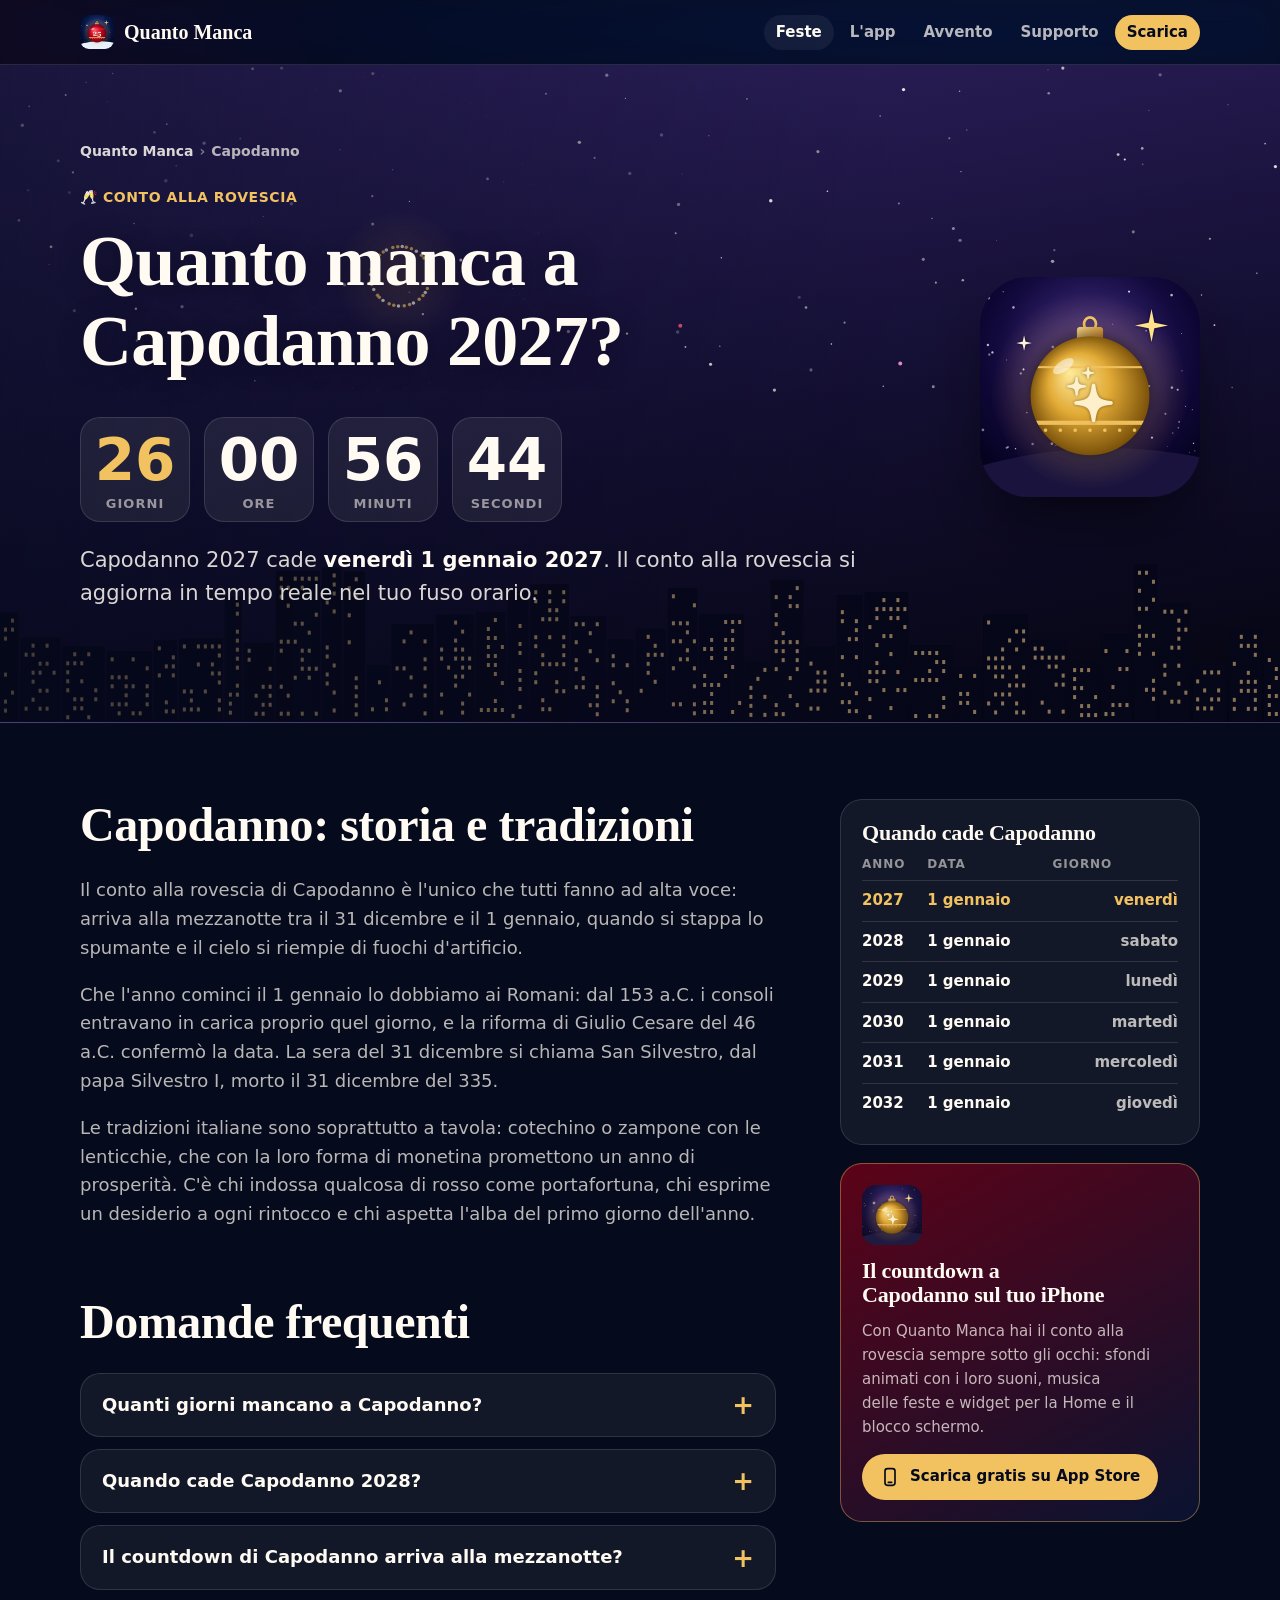
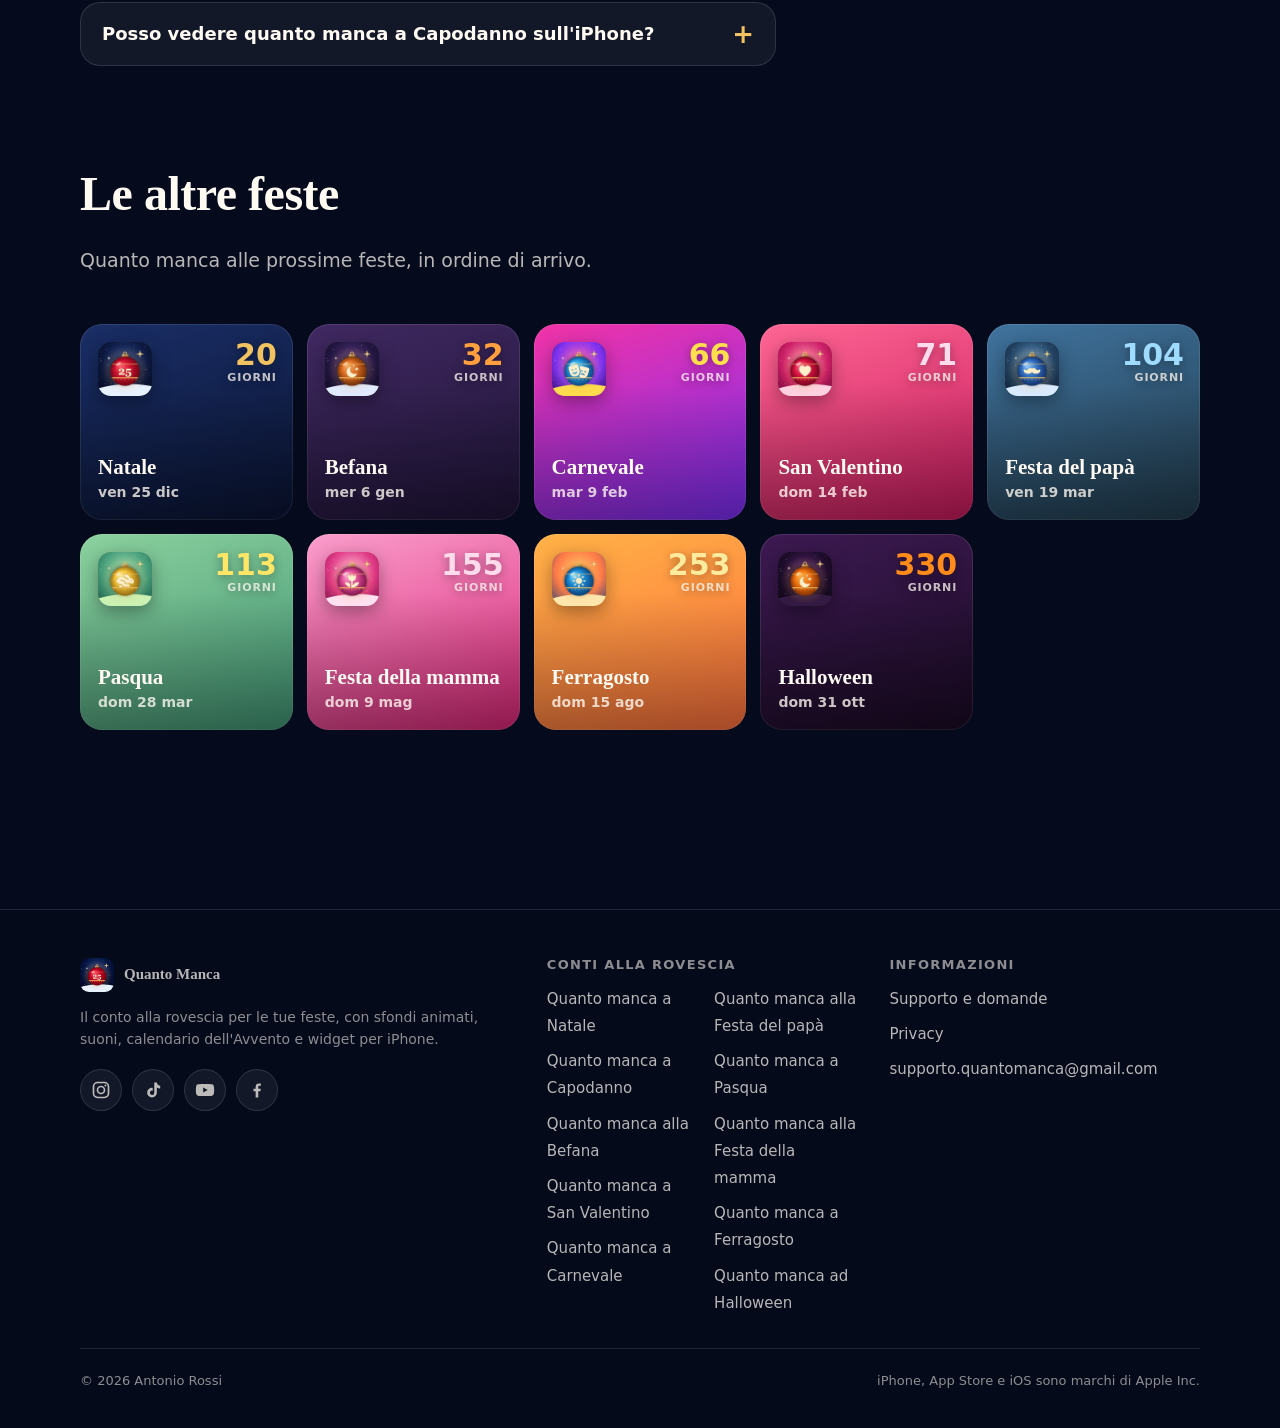
==== quanto-manca-a-capodanno/index.html @ b4b97dbb "Aggiorna le date delle feste" ====
<!doctype html>
<html lang="it" class="no-js">
<head>
<meta charset="utf-8">
<meta name="viewport" content="width=device-width, initial-scale=1, viewport-fit=cover">
<title>Quanto manca a Capodanno 2027? Conto alla rovescia live</title>
<meta name="description" content="Quanti giorni mancano a Capodanno? Capodanno 2027 cade venerdì 1 gennaio: conto alla rovescia live in giorni, ore, minuti e secondi. Storia e tradizioni.">
<link rel="canonical" href="https://quantomanca.github.io/quanto-manca-a-capodanno/">
<meta name="robots" content="index, follow, max-image-preview:large">
<meta name="author" content="Antonio Rossi">
<meta name="theme-color" content="#0A1433">
<meta name="apple-itunes-app" content="app-id=6830202016">
<meta property="og:type" content="website">
<meta property="og:site_name" content="Quanto Manca">
<meta property="og:locale" content="it_IT">
<meta property="og:title" content="Quanto manca a Capodanno 2027? Conto alla rovescia live">
<meta property="og:description" content="Quanti giorni mancano a Capodanno? Capodanno 2027 cade venerdì 1 gennaio: conto alla rovescia live in giorni, ore, minuti e secondi. Storia e tradizioni.">
<meta property="og:url" content="https://quantomanca.github.io/quanto-manca-a-capodanno/">
<meta property="og:image" content="https://quantomanca.github.io/assets/og/capodanno.jpg">
<meta property="og:image:width" content="1200">
<meta property="og:image:height" content="630">
<meta property="og:image:alt" content="Quanto manca a Capodanno?">
<meta name="twitter:card" content="summary_large_image">
<meta name="twitter:title" content="Quanto manca a Capodanno 2027? Conto alla rovescia live">
<meta name="twitter:description" content="Quanti giorni mancano a Capodanno? Capodanno 2027 cade venerdì 1 gennaio: conto alla rovescia live in giorni, ore, minuti e secondi. Storia e tradizioni.">
<meta name="twitter:image" content="https://quantomanca.github.io/assets/og/capodanno.jpg">
<link rel="icon" href="/favicon.ico" sizes="48x48">
<link rel="icon" href="/assets/favicon-32.png" type="image/png" sizes="32x32">
<link rel="apple-touch-icon" href="/apple-touch-icon.png">
<link rel="manifest" href="/site.webmanifest">
<link rel="stylesheet" href="/assets/site.css?v=5">
<script src="/assets/site.js?v=5" defer></script>
<script type="application/ld+json">{"@context": "https://schema.org", "@type": "BreadcrumbList", "itemListElement": [{"@type": "ListItem", "position": 1, "name": "Quanto Manca", "item": "https://quantomanca.github.io/"}, {"@type": "ListItem", "position": 2, "name": "Quanto manca a Capodanno", "item": "https://quantomanca.github.io/quanto-manca-a-capodanno/"}]}</script>
<script type="application/ld+json">{"@context": "https://schema.org", "@type": "WebPage", "name": "Quanto manca a Capodanno 2027? Conto alla rovescia live", "description": "Quanti giorni mancano a Capodanno? Capodanno 2027 cade venerdì 1 gennaio: conto alla rovescia live in giorni, ore, minuti e secondi. Storia e tradizioni.", "url": "https://quantomanca.github.io/quanto-manca-a-capodanno/", "inLanguage": "it-IT", "isPartOf": {"@type": "WebSite", "name": "Quanto Manca", "url": "https://quantomanca.github.io/"}}</script>
<script type="application/ld+json">{"@context": "https://schema.org", "@type": "FAQPage", "mainEntity": [{"@type": "Question", "name": "Quanti giorni mancano a Capodanno?", "acceptedAnswer": {"@type": "Answer", "text": "Capodanno 2027 cade venerdì 1 gennaio. Il conto alla rovescia in cima alla pagina mostra in tempo reale i giorni, le ore, i minuti e i secondi che mancano, calcolati nel tuo fuso orario."}}, {"@type": "Question", "name": "Quando cade Capodanno 2028?", "acceptedAnswer": {"@type": "Answer", "text": "Capodanno 2028 cade sabato 1 gennaio 2028."}}, {"@type": "Question", "name": "Il countdown di Capodanno arriva alla mezzanotte?", "acceptedAnswer": {"@type": "Answer", "text": "Sì: il conto alla rovescia arriva alla mezzanotte del 1 gennaio nel tuo fuso orario, così puoi seguirlo fino all'ultimo secondo, ovunque ti trovi."}}, {"@type": "Question", "name": "Posso vedere quanto manca a Capodanno sull'iPhone?", "acceptedAnswer": {"@type": "Answer", "text": "Sì, con l'app gratuita Quanto Manca: aggiungi il widget alla schermata Home o al blocco schermo e vedi i giorni che mancano a Capodanno senza aprire l'app."}}]}</script>
</head>
<body>
<a class="skip" href="#contenuto">Vai al contenuto</a>
<header class="site-header">
<div class="wrap">
<a class="logo" href="/" aria-label="Quanto Manca, pagina iniziale"><img src="/assets/icons/app-64.png" alt="" width="34" height="34">Quanto Manca</a>
<nav class="site-nav" aria-label="Principale">
<a href="/#feste" aria-current="page">Feste</a>
<a href="/#app">L'app</a>
<a href="/#avvento">Avvento</a>
<a href="/supporto.html">Supporto</a>
<a class="nav-cta" href="/#scarica">Scarica</a>
</nav>
</div>
</header>
<main id="contenuto">
<section class="h-hero" style="--c1:#332466;--c2:#140F33;--c3:#05050F;--accent:#F2C261" data-countdown="fixed:1:1">
<canvas class="scene-bg" data-scene="fireworks" data-accent="#F2C261" aria-hidden="true"></canvas>
<div class="wrap h-hero-grid">
<div>
<nav class="breadcrumb" aria-label="Percorso"><a href="/">Quanto Manca</a><span aria-hidden="true">›</span><span>Capodanno</span></nav>
<p class="eyebrow">🥂 Conto alla rovescia</p>
<h1>Quanto manca a Capodanno <span data-next-year>2027</span>?</h1>
<div class="countdown" role="timer" aria-live="off">
<div class="unit"><span class="num" data-u="d">–</span><span class="lbl">giorni</span></div>
<div class="unit"><span class="num" data-u="h">–</span><span class="lbl">ore</span></div>
<div class="unit"><span class="num" data-u="m">–</span><span class="lbl">minuti</span></div>
<div class="unit"><span class="num" data-u="s">–</span><span class="lbl">secondi</span></div>
</div>
<p class="countdown-today">Buon anno! 🥂</p>
<p class="lead">Capodanno <span data-next-year>2027</span> cade <strong data-next-long>venerdì 1 gennaio 2027</strong>. Il conto alla rovescia si aggiorna in tempo reale nel tuo fuso orario.</p>
</div>
<img class="h-hero-icon" src="/assets/icons/capodanno-lg.png" alt="Icona Capodanno di Quanto Manca" width="200" height="200">
</div>
</section>
<div class="wrap h-body">
<article class="prose">
<h2>Capodanno: storia e tradizioni</h2>
<p>Il conto alla rovescia di Capodanno è l&#x27;unico che tutti fanno ad alta voce: arriva alla mezzanotte tra il 31 dicembre e il 1 gennaio, quando si stappa lo spumante e il cielo si riempie di fuochi d&#x27;artificio.</p>
<p>Che l&#x27;anno cominci il 1 gennaio lo dobbiamo ai Romani: dal 153 a.C. i consoli entravano in carica proprio quel giorno, e la riforma di Giulio Cesare del 46 a.C. confermò la data. La sera del 31 dicembre si chiama San Silvestro, dal papa Silvestro I, morto il 31 dicembre del 335.</p>
<p>Le tradizioni italiane sono soprattutto a tavola: cotechino o zampone con le lenticchie, che con la loro forma di monetina promettono un anno di prosperità. C&#x27;è chi indossa qualcosa di rosso come portafortuna, chi esprime un desiderio a ogni rintocco e chi aspetta l&#x27;alba del primo giorno dell&#x27;anno.</p>
<h2 style="margin-top:1.4em">Domande frequenti</h2>
<div class="faq">
<details><summary>Quanti giorni mancano a Capodanno?</summary><div><p>Capodanno 2027 cade venerdì 1 gennaio. Il conto alla rovescia in cima alla pagina mostra in tempo reale i giorni, le ore, i minuti e i secondi che mancano, calcolati nel tuo fuso orario.</p></div></details>
<details><summary>Quando cade Capodanno 2028?</summary><div><p>Capodanno 2028 cade sabato 1 gennaio 2028.</p></div></details>
<details><summary>Il countdown di Capodanno arriva alla mezzanotte?</summary><div><p>Sì: il conto alla rovescia arriva alla mezzanotte del 1 gennaio nel tuo fuso orario, così puoi seguirlo fino all'ultimo secondo, ovunque ti trovi.</p></div></details>
<details><summary>Posso vedere quanto manca a Capodanno sull&#x27;iPhone?</summary><div><p>Sì, con l'app gratuita Quanto Manca: aggiungi il widget alla schermata Home o al blocco schermo e vedi i giorni che mancano a Capodanno senza aprire l'app.</p></div></details>
</div>
</article>
<aside class="side">
<div class="side-card">
<h2>Quando cade Capodanno</h2>
<table class="dates">
<thead><tr><th>Anno</th><th>Data</th><th>Giorno</th></tr></thead>
<tbody>
<tr><td>2027</td><td>1 gennaio</td><td>venerdì</td></tr>
<tr><td>2028</td><td>1 gennaio</td><td>sabato</td></tr>
<tr><td>2029</td><td>1 gennaio</td><td>lunedì</td></tr>
<tr><td>2030</td><td>1 gennaio</td><td>martedì</td></tr>
<tr><td>2031</td><td>1 gennaio</td><td>mercoledì</td></tr>
<tr><td>2032</td><td>1 gennaio</td><td>giovedì</td></tr>
</tbody>
</table>
</div>
<div class="app-card">
<img src="/assets/icons/capodanno.png" alt="" width="60" height="60" loading="lazy">
<h2>Il countdown a Capodanno sul tuo iPhone</h2>
<p>Con Quanto Manca hai il conto alla rovescia sempre sotto gli occhi: sfondi animati con i loro suoni, musica delle feste e widget per la Home e il blocco schermo.</p>
<div class="btn-row"><a class="btn btn-primary " href="https://apps.apple.com/app/apple-store/id6830202016?pt=128950161&amp;ct=sito&amp;mt=8"><svg viewBox="0 0 24 24" aria-hidden="true"><rect x="6" y="2" width="12" height="20" rx="3" fill="none" stroke="currentColor" stroke-width="2"/><path d="M10 18.5h4" stroke="currentColor" stroke-width="2" stroke-linecap="round"/></svg>Scarica gratis su App Store</a></div>
</div>
</aside>
</div>
<section class="section">
<div class="wrap">
<div class="section-head"><h2>Le altre feste</h2><p>Quanto manca alle prossime feste, in ordine di arrivo.</p></div>
<div class="holiday-grid">
<a class="holiday-card" href="/quanto-manca-a-natale/" style="--c1:#1A2E66;--c2:#0A1433;--c3:#050A1C;--accent:#F2C261" data-rule="fixed:12:25">
<img src="/assets/icons/natale.png" alt="" width="54" height="54" loading="lazy">
<span class="hc-days" data-days-to="fixed:12:25"><span data-n>34</span><small data-l>giorni</small></span>
<span class="hc-name">Natale</span>
<span class="hc-date" data-date-of="fixed:12:25">ven 25 dic</span>
<span class="hc-badge" hidden>La prossima</span>
</a>
<a class="holiday-card" href="/quanto-manca-alla-befana/" style="--c1:#402961;--c2:#1F1438;--c3:#0A0814;--accent:#FF9E3D" data-rule="fixed:1:6">
<img src="/assets/icons/befana.png" alt="" width="54" height="54" loading="lazy">
<span class="hc-days" data-days-to="fixed:1:6"><span data-n>46</span><small data-l>giorni</small></span>
<span class="hc-name">Befana</span>
<span class="hc-date" data-date-of="fixed:1:6">mer 6 gen</span>
<span class="hc-badge" hidden>La prossima</span>
</a>
<a class="holiday-card" href="/quanto-manca-a-carnevale/" style="--c1:#F233A6;--c2:#7A2EF7;--c3:#290A4C;--accent:#FFE04C" data-rule="easter:-47">
<img src="/assets/icons/carnevale.png" alt="" width="54" height="54" loading="lazy">
<span class="hc-days" data-days-to="easter:-47"><span data-n>80</span><small data-l>giorni</small></span>
<span class="hc-name">Carnevale</span>
<span class="hc-date" data-date-of="easter:-47">mar 9 feb</span>
<span class="hc-badge" hidden>La prossima</span>
</a>
<a class="holiday-card" href="/quanto-manca-a-san-valentino/" style="--c1:#FF6694;--c2:#C71A5C;--c3:#5C082E;--accent:#FFDBEB" data-rule="fixed:2:14">
<img src="/assets/icons/san-valentino.png" alt="" width="54" height="54" loading="lazy">
<span class="hc-days" data-days-to="fixed:2:14"><span data-n>85</span><small data-l>giorni</small></span>
<span class="hc-name">San Valentino</span>
<span class="hc-date" data-date-of="fixed:2:14">dom 14 feb</span>
<span class="hc-badge" hidden>La prossima</span>
</a>
<a class="holiday-card" href="/quanto-manca-alla-festa-del-papa/" style="--c1:#40739E;--c2:#213B4C;--c3:#0F1F29;--accent:#9EDBFF" data-rule="fixed:3:19">
<img src="/assets/icons/festa-del-papa.png" alt="" width="54" height="54" loading="lazy">
<span class="hc-days" data-days-to="fixed:3:19"><span data-n>118</span><small data-l>giorni</small></span>
<span class="hc-name">Festa del papà</span>
<span class="hc-date" data-date-of="fixed:3:19">ven 19 mar</span>
<span class="hc-badge" hidden>La prossima</span>
</a>
<a class="holiday-card" href="/quanto-manca-a-pasqua/" style="--c1:#8CD19E;--c2:#409473;--c3:#144C3D;--accent:#FFE666" data-rule="easter:0">
<img src="/assets/icons/pasqua.png" alt="" width="54" height="54" loading="lazy">
<span class="hc-days" data-days-to="easter:0"><span data-n>127</span><small data-l>giorni</small></span>
<span class="hc-name">Pasqua</span>
<span class="hc-date" data-date-of="easter:0">dom 28 mar</span>
<span class="hc-badge" hidden>La prossima</span>
</a>
<a class="holiday-card" href="/quanto-manca-alla-festa-della-mamma/" style="--c1:#FA9ECC;--c2:#DB2678;--c3:#6B0F3B;--accent:#FFDBEB" data-rule="nth:5:6:2">
<img src="/assets/icons/festa-della-mamma.png" alt="" width="54" height="54" loading="lazy">
<span class="hc-days" data-days-to="nth:5:6:2"><span data-n>169</span><small data-l>giorni</small></span>
<span class="hc-name">Festa della mamma</span>
<span class="hc-date" data-date-of="nth:5:6:2">dom 9 mag</span>
<span class="hc-badge" hidden>La prossima</span>
</a>
<a class="holiday-card" href="/quanto-manca-a-ferragosto/" style="--c1:#FFB247;--c2:#FF703D;--c3:#1F3D73;--accent:#FFEB9E" data-rule="fixed:8:15">
<img src="/assets/icons/ferragosto.png" alt="" width="54" height="54" loading="lazy">
<span class="hc-days" data-days-to="fixed:8:15"><span data-n>267</span><small data-l>giorni</small></span>
<span class="hc-name">Ferragosto</span>
<span class="hc-date" data-date-of="fixed:8:15">dom 15 ago</span>
<span class="hc-badge" hidden>La prossima</span>
</a>
<a class="holiday-card" href="/quanto-manca-ad-halloween/" style="--c1:#3D1A52;--c2:#1A0A24;--c3:#0A050F;--accent:#FF8C1A" data-rule="fixed:10:31">
<img src="/assets/icons/halloween.png" alt="" width="54" height="54" loading="lazy">
<span class="hc-days" data-days-to="fixed:10:31"><span data-n>344</span><small data-l>giorni</small></span>
<span class="hc-name">Halloween</span>
<span class="hc-date" data-date-of="fixed:10:31">dom 31 ott</span>
<span class="hc-badge" hidden>La prossima</span>
</a>
</div>
</div>
</section>
</main>
<footer class="site-footer">
<div class="wrap">
<div class="footer-grid">
<div>
<a class="logo" href="/"><img src="/assets/icons/app-64.png" alt="" width="34" height="34" loading="lazy">Quanto Manca</a>
<p style="margin-top:14px">Il conto alla rovescia per le tue feste, con sfondi animati, suoni, calendario dell'Avvento e widget per iPhone.</p>
<ul class="social" aria-label="Quanto Manca sui social">
<li><a href="https://www.instagram.com/quantomanca.app/" rel="me noopener" aria-label="Quanto Manca su Instagram"><svg viewBox="0 0 24 24" aria-hidden="true"><rect x="3" y="3" width="18" height="18" rx="5" fill="none" stroke="currentColor" stroke-width="2"/><circle cx="12" cy="12" r="4.2" fill="none" stroke="currentColor" stroke-width="2"/><circle cx="17.3" cy="6.7" r="1.2" fill="currentColor"/></svg></a></li>
<li><a href="https://www.tiktok.com/@quantomanca.app" rel="me noopener" aria-label="Quanto Manca su TikTok"><svg viewBox="0 0 24 24" aria-hidden="true"><path fill="currentColor" d="M16.6 3c.3 2.2 1.8 3.8 4 4v3.2c-1.5 0-2.9-.5-4-1.2v6.2a5.8 5.8 0 1 1-5.8-5.8c.3 0 .6 0 .9.1v3.3a2.6 2.6 0 1 0 1.8 2.4V3h3.1z"/></svg></a></li>
<li><a href="https://www.youtube.com/@quantomanca_app" rel="me noopener" aria-label="Quanto Manca su YouTube"><svg viewBox="0 0 24 24" aria-hidden="true"><path fill="currentColor" fill-rule="evenodd" d="M22.5 7.2a2.8 2.8 0 0 0-2-2C18.8 4.7 12 4.7 12 4.7s-6.8 0-8.5.5a2.8 2.8 0 0 0-2 2A29 29 0 0 0 1 12a29 29 0 0 0 .5 4.8 2.8 2.8 0 0 0 2 2c1.7.5 8.5.5 8.5.5s6.8 0 8.5-.5a2.8 2.8 0 0 0 2-2A29 29 0 0 0 23 12a29 29 0 0 0-.5-4.8zM9.8 15.1V8.9l5.4 3.1-5.4 3.1z"/></svg></a></li>
<li><a href="https://www.facebook.com/profile.php?id=61596268028960" rel="me noopener" aria-label="Quanto Manca su Facebook"><svg viewBox="0 0 24 24" aria-hidden="true"><path fill="currentColor" d="M13.5 21v-7.6h2.6l.4-3h-3V8.5c0-.9.3-1.5 1.5-1.5h1.6V4.3c-.3 0-1.2-.1-2.3-.1-2.3 0-3.9 1.4-3.9 4v2.2H7.8v3h2.6V21h3.1z"/></svg></a></li>
</ul>
</div>
<div>
<h2>Conti alla rovescia</h2>
<ul class="footer-cols">
<li><a href="/quanto-manca-a-natale/">Quanto manca a Natale</a></li>
<li><a href="/quanto-manca-a-capodanno/">Quanto manca a Capodanno</a></li>
<li><a href="/quanto-manca-alla-befana/">Quanto manca alla Befana</a></li>
<li><a href="/quanto-manca-a-san-valentino/">Quanto manca a San Valentino</a></li>
<li><a href="/quanto-manca-a-carnevale/">Quanto manca a Carnevale</a></li>
<li><a href="/quanto-manca-alla-festa-del-papa/">Quanto manca alla Festa del papà</a></li>
<li><a href="/quanto-manca-a-pasqua/">Quanto manca a Pasqua</a></li>
<li><a href="/quanto-manca-alla-festa-della-mamma/">Quanto manca alla Festa della mamma</a></li>
<li><a href="/quanto-manca-a-ferragosto/">Quanto manca a Ferragosto</a></li>
<li><a href="/quanto-manca-ad-halloween/">Quanto manca ad Halloween</a></li>
</ul>
</div>
<div>
<h2>Informazioni</h2>
<ul>
<li><a href="/supporto.html">Supporto e domande</a></li>
<li><a href="/privacy.html">Privacy</a></li>
<li><a href="mailto:supporto.quantomanca@gmail.com">supporto.quantomanca@gmail.com</a></li>
</ul>
</div>
</div>
<div class="copy"><span>© 2026 Antonio Rossi</span><span>iPhone, App Store e iOS sono marchi di Apple Inc.</span></div>
</div>
</footer>
</body>
</html>
---- assets/site.css ----
/* Quanto Manca — sito. Palette e tipografia come in Shared/Brand.swift. */
:root {
  --night: #0A1433;
  --midnight: #050A1C;
  --deep: #0E1A40;
  --card: rgba(255, 250, 242, 0.06);
  --card-strong: rgba(255, 250, 242, 0.10);
  --line: rgba(255, 250, 242, 0.12);
  --red: #C70F2E;
  --deep-red: #730217;
  --pine: #0F5C38;
  --gold: #F2C261;
  --warm-gold: #FF9E3D;
  --snow: #FFFAF2;
  --ice: #BFE0FF;
  --muted: rgba(255, 250, 242, 0.72);
  --soft: rgba(255, 250, 242, 0.55);
  --serif: "New York", ui-serif, "Iowan Old Style", "Palatino Linotype", Georgia, serif;
  --rounded: ui-rounded, "SF Pro Rounded", -apple-system, BlinkMacSystemFont, "Segoe UI", system-ui, sans-serif;
  --text: -apple-system, BlinkMacSystemFont, "Segoe UI", system-ui, Roboto, "Helvetica Neue", sans-serif;
  --radius: 22px;
  --wrap: 1160px;
  --gutter: 20px;
  color-scheme: dark;
}

* { box-sizing: border-box; }
html { -webkit-text-size-adjust: 100%; scroll-behavior: smooth; scroll-padding-top: 84px; }
@media (prefers-reduced-motion: reduce) { html { scroll-behavior: auto; } }
body {
  margin: 0;
  background: var(--midnight);
  color: var(--snow);
  font: 17px/1.6 var(--text);
  -webkit-font-smoothing: antialiased;
  overflow-x: hidden;
}
body::before {
  content: "";
  position: fixed; inset: 0; z-index: -1; pointer-events: none;
  background:
    radial-gradient(1200px 700px at 80% -10%, rgba(26, 46, 102, 0.9), transparent 60%),
    radial-gradient(900px 600px at -10% 10%, rgba(115, 2, 23, 0.35), transparent 60%),
    linear-gradient(180deg, var(--night), var(--midnight) 70%);
}
img { max-width: 100%; height: auto; display: block; }
a { color: var(--gold); text-decoration-thickness: 1px; text-underline-offset: 3px; }
a:hover { color: var(--snow); }
:focus-visible { outline: 2px solid var(--gold); outline-offset: 3px; border-radius: 6px; }
h1, h2, h3 { font-family: var(--serif); line-height: 1.1; margin: 0 0 0.5em; letter-spacing: -0.01em; text-wrap: balance; }
h1 { font-size: clamp(38px, 6.2vw, 72px); font-weight: 800; }
h2 { font-size: clamp(30px, 4.2vw, 48px); font-weight: 800; }
h3 { font-size: 22px; font-weight: 700; }
p { margin: 0 0 1em; text-wrap: pretty; }
.wrap { max-width: var(--wrap); margin: 0 auto; padding: 0 var(--gutter); }
.skip { position: absolute; left: -999px; top: 8px; background: var(--gold); color: var(--midnight); padding: 8px 14px; border-radius: 10px; z-index: 100; }
.skip:focus { left: 8px; }
.sr { position: absolute; width: 1px; height: 1px; overflow: hidden; clip: rect(0 0 0 0); white-space: nowrap; }

/* Intestazione */
.site-header {
  position: sticky; top: 0; z-index: 50;
  background: rgba(5, 10, 28, 0.72);
  backdrop-filter: saturate(160%) blur(16px);
  -webkit-backdrop-filter: saturate(160%) blur(16px);
  border-bottom: 1px solid var(--line);
}
.site-header .wrap { display: flex; align-items: center; gap: 16px; height: 64px; }
.logo { display: flex; align-items: center; gap: 10px; color: var(--snow); text-decoration: none; font: 800 20px/1 var(--serif); white-space: nowrap; }
.logo img { width: 34px; height: 34px; border-radius: 9px; }
.site-nav { margin-left: auto; display: flex; gap: 4px; align-items: center; }
.site-nav a { color: var(--muted); text-decoration: none; font: 600 15px/1 var(--rounded); padding: 10px 12px; border-radius: 999px; }
.site-nav a:hover, .site-nav a[aria-current="page"] { color: var(--snow); background: var(--card); }
.site-nav .nav-cta { background: var(--gold); color: var(--midnight); }
.site-nav .nav-cta:hover { background: var(--snow); color: var(--midnight); }
@media (max-width: 760px) {
  .site-nav a:not(.nav-cta) { display: none; }
}

/* Pulsanti */
.btn {
  display: inline-flex; align-items: center; gap: 10px;
  font: 700 17px/1 var(--rounded); text-decoration: none;
  padding: 16px 24px; border-radius: 999px; border: 0; cursor: pointer;
  transition: transform .15s ease, background .15s ease;
}
.btn:hover { transform: translateY(-1px); }
.btn svg { width: 20px; height: 20px; flex: none; }
.btn-primary { background: var(--gold); color: var(--midnight); }
.btn-primary:hover { background: var(--snow); color: var(--midnight); }
.btn-ghost { background: var(--card); color: var(--snow); box-shadow: inset 0 0 0 1px var(--line); }
.btn-ghost:hover { background: var(--card-strong); color: var(--snow); }
.btn-soon { background: var(--snow); color: var(--midnight); cursor: default; }
.btn-soon:hover { transform: none; color: var(--midnight); }
.btn-soon small { display: block; font: 600 12px/1 var(--rounded); opacity: .65; margin-bottom: 4px; }
.btn-row { display: flex; flex-wrap: wrap; gap: 12px; align-items: center; }
.eyebrow { display: inline-flex; align-items: center; gap: 8px; font: 700 14px/1 var(--rounded); letter-spacing: .04em; text-transform: uppercase; color: var(--gold); margin: 0 0 18px; }
.eyebrow .dot { width: 6px; height: 6px; border-radius: 50%; background: currentColor; }
.lead { font-size: clamp(18px, 2vw, 21px); color: var(--muted); max-width: 40em; }

/* Conto alla rovescia */
.countdown { display: flex; gap: clamp(8px, 1.6vw, 14px); flex-wrap: wrap; margin: 26px 0 22px; }
.countdown .unit {
  min-width: clamp(70px, 11vw, 110px); padding: 14px 10px 12px; text-align: center;
  background: rgba(255, 250, 242, 0.07); border-radius: 20px; box-shadow: inset 0 0 0 1px var(--line);
}
.countdown .num { display: block; font: 800 clamp(34px, 5.4vw, 58px)/1 var(--rounded); font-variant-numeric: tabular-nums; color: var(--snow); }
.countdown .lbl { display: block; margin-top: 8px; font: 600 13px/1 var(--rounded); color: var(--soft); text-transform: uppercase; letter-spacing: .08em; }
.countdown .unit:first-child .num { color: var(--accent, var(--gold)); }
.countdown-today { display: none; font: 800 clamp(30px, 5vw, 52px)/1.1 var(--serif); color: var(--accent, var(--gold)); margin: 26px 0 22px; }
.is-today .countdown { display: none; }
.is-today .countdown-today { display: block; }
.countdown-caption { font: 600 15px/1.4 var(--rounded); color: var(--soft); margin: -8px 0 26px; }

/* Hero della home */
.hero { position: relative; padding: clamp(40px, 7vw, 96px) 0 clamp(48px, 7vw, 90px); }
.hero .wrap { display: grid; grid-template-columns: 1.15fr 0.85fr; gap: clamp(28px, 5vw, 64px); align-items: center; }
.hero h1 .hl { color: var(--gold); display: block; }
.hero-card {
  margin-top: 30px; padding: 20px 22px 4px; border-radius: var(--radius);
  background: linear-gradient(135deg, rgba(199, 15, 46, 0.18), rgba(255, 250, 242, 0.04));
  box-shadow: inset 0 0 0 1px var(--line); max-width: 560px;
}
.hero-card .countdown { margin: 14px 0 18px; }
.hero-card .countdown .unit { min-width: 0; flex: 1; }
.hero-card .countdown .num { font-size: clamp(30px, 4vw, 44px); }
.hero-card-title { display: flex; justify-content: space-between; align-items: baseline; gap: 12px; flex-wrap: wrap; font: 700 15px/1.3 var(--rounded); color: var(--muted); }
.hero-card-title a { font-weight: 700; text-decoration: none; }
.hero-card .countdown-today { font-size: 34px; margin: 14px 0 18px; }
@media (max-width: 900px) {
  .hero .wrap { grid-template-columns: 1fr; }
  .hero-visual { order: 2; }
}

/* iPhone di esempio */
.hero-visual { display: flex; flex-direction: column; align-items: center; gap: 18px; }
.phone {
  --c1: #1A2E66; --c2: #0A1433; --c3: #050A1C; --accent: #F2C261;
  position: relative; width: min(330px, 82vw); aspect-ratio: 9 / 19.5;
  border-radius: 54px; padding: 12px;
  background: linear-gradient(145deg, #3a3f4c, #15171d 40%, #2a2e37);
  box-shadow: 0 40px 90px -20px rgba(0, 0, 0, .7), 0 0 0 1px rgba(255, 255, 255, .08), inset 0 0 0 2px rgba(255, 255, 255, .06);
}
.phone-screen {
  position: relative; height: 100%; border-radius: 43px; overflow: hidden;
  background: linear-gradient(180deg, var(--c1), var(--c2) 55%, var(--c3));
  transition: background .6s ease;
  isolation: isolate;
}
.phone canvas, .scene-bg, .scene-tile canvas { position: absolute; inset: 0; width: 100%; height: 100%; display: block; }
.phone-ui { position: relative; z-index: 2; height: 100%; display: flex; flex-direction: column; align-items: center; padding: 14px 18px 22px; text-align: center; }
.phone-status { width: 100%; display: flex; justify-content: space-between; align-items: center; font: 700 13px/1 var(--rounded); padding: 4px 10px 0; }
.island { width: 92px; height: 26px; border-radius: 20px; background: #000; }
.phone-status .bars { display: flex; gap: 3px; align-items: flex-end; }
.phone-status .bars i { width: 3px; background: var(--snow); border-radius: 1px; }
.phone-brand { margin-top: 20px; display: flex; align-items: center; gap: 7px; font: 800 14px/1 var(--serif); color: rgba(255, 250, 242, .9); }
.phone-brand img { width: 20px; height: 20px; border-radius: 5px; }
.phone-holiday { margin-top: auto; font: 800 26px/1.1 var(--serif); text-shadow: 0 2px 14px rgba(0, 0, 0, .45); }
.phone-holiday .em { display: block; font-size: 34px; margin-bottom: 6px; }
.phone-days { font: 800 92px/0.95 var(--rounded); font-variant-numeric: tabular-nums; color: var(--accent); text-shadow: 0 4px 30px rgba(0, 0, 0, .45); margin-top: 8px; }
.phone-days-lbl { font: 700 15px/1 var(--rounded); letter-spacing: .14em; text-transform: uppercase; color: rgba(255, 250, 242, .85); }
.phone-hms { margin-top: 14px; font: 700 22px/1 var(--rounded); font-variant-numeric: tabular-nums; letter-spacing: .04em; color: rgba(255, 250, 242, .95); }
.phone-bar { margin-top: 16px; width: 78%; height: 8px; border-radius: 99px; background: rgba(255, 250, 242, .18); overflow: hidden; }
.phone-bar i { display: block; height: 100%; width: 40%; border-radius: 99px; background: linear-gradient(90deg, var(--accent), var(--snow)); }
.phone-quote { margin-top: auto; width: 100%; padding: 12px 14px; border-radius: 18px; background: rgba(5, 10, 28, .45); backdrop-filter: blur(10px); -webkit-backdrop-filter: blur(10px); font: 600 12.5px/1.35 var(--rounded); color: rgba(255, 250, 242, .9); box-shadow: inset 0 0 0 1px rgba(255, 255, 255, .1); }
.phone-quote b { display: block; color: var(--accent); font-size: 11px; letter-spacing: .08em; text-transform: uppercase; margin-bottom: 4px; }
.demo-chips { display: flex; flex-wrap: wrap; justify-content: center; gap: 8px; max-width: 360px; }
.demo-chips button {
  width: 42px; height: 42px; border-radius: 50%; border: 0; cursor: pointer; font-size: 20px;
  background: var(--card); box-shadow: inset 0 0 0 1px var(--line); transition: transform .15s ease, background .15s ease;
}
.demo-chips button:hover { transform: scale(1.08); }
.demo-chips button[aria-pressed="true"] { background: var(--card-strong); box-shadow: inset 0 0 0 2px var(--gold); }
.demo-caption { font: 600 13px/1.3 var(--rounded); color: var(--soft); margin: 0; text-align: center; }

/* Sezioni */
.section { padding: clamp(56px, 8vw, 110px) 0; }
.section-head { max-width: 720px; margin-bottom: clamp(28px, 4vw, 48px); }
.section-head p { color: var(--muted); font-size: 19px; }
.split { display: grid; grid-template-columns: 1fr 1fr; gap: clamp(28px, 5vw, 72px); align-items: center; }
.split.reverse > :first-child { order: 2; }
@media (max-width: 900px) { .split { grid-template-columns: 1fr; } .split.reverse > :first-child { order: 0; } }
.checks { list-style: none; padding: 0; margin: 0 0 24px; display: grid; gap: 12px; }
.checks li { position: relative; padding-left: 34px; color: var(--muted); }
.checks li::before { content: ""; position: absolute; left: 0; top: 3px; width: 22px; height: 22px; border-radius: 50%; background: rgba(242, 194, 97, .16) url("data:image/svg+xml,%3Csvg xmlns='http://www.w3.org/2000/svg' viewBox='0 0 24 24'%3E%3Cpath d='M6 12.5l4 4 8-9' fill='none' stroke='%23F2C261' stroke-width='2.6' stroke-linecap='round' stroke-linejoin='round'/%3E%3C/svg%3E") center / 14px no-repeat; }
.checks li strong { color: var(--snow); }

/* Feste */
.holiday-grid { display: grid; grid-template-columns: repeat(auto-fill, minmax(210px, 1fr)); gap: 14px; }
.holiday-card {
  --c1: #1A2E66; --c2: #0A1433; --accent: #F2C261;
  position: relative; display: flex; flex-direction: column; gap: 4px; padding: 18px; min-height: 196px;
  border-radius: var(--radius); text-decoration: none; color: var(--snow); overflow: hidden;
  background: linear-gradient(160deg, var(--c1), var(--c2));
  box-shadow: inset 0 0 0 1px rgba(255, 255, 255, .1);
  transition: transform .2s ease, box-shadow .2s ease;
}
.holiday-card::after { content: ""; position: absolute; inset: 0; background: linear-gradient(180deg, transparent 30%, rgba(0, 0, 0, .35)); pointer-events: none; }
.holiday-card > * { position: relative; z-index: 1; }
.holiday-card:hover { transform: translateY(-4px); box-shadow: inset 0 0 0 1px rgba(255, 255, 255, .25), 0 18px 40px -18px rgba(0, 0, 0, .8); color: var(--snow); }
.holiday-card img { width: 54px; height: 54px; border-radius: 13px; margin-bottom: auto; box-shadow: 0 6px 18px rgba(0, 0, 0, .35); }
.holiday-card .hc-name { font: 800 21px/1.15 var(--serif); margin-top: 18px; }
.holiday-card .hc-date { font: 600 14px/1.3 var(--rounded); color: rgba(255, 250, 242, .78); }
.holiday-card .hc-days { position: absolute; top: 16px; right: 16px; text-align: right; font: 800 30px/1 var(--rounded); font-variant-numeric: tabular-nums; color: var(--accent); text-shadow: 0 2px 10px rgba(0, 0, 0, .35); }
.holiday-card .hc-days small { display: block; font: 700 11px/1.4 var(--rounded); color: rgba(255, 250, 242, .75); letter-spacing: .08em; text-transform: uppercase; }
.holiday-card.is-next { grid-column: span 2; }
.holiday-card.is-next .hc-name { font-size: 28px; }
.holiday-card.is-next .hc-days { font-size: 46px; }
.holiday-card .hc-badge { display: inline-block; align-self: flex-start; margin-top: 8px; padding: 5px 10px; border-radius: 999px; font: 700 12px/1 var(--rounded); background: rgba(255, 250, 242, .16); }
.holiday-card .hc-badge[hidden] { display: none; }
.holiday-card.custom { --c1: #4A2B8C; --c2: #1B0F3A; border: 1px dashed rgba(255, 250, 242, .35); box-shadow: none; }
@media (max-width: 520px) { .holiday-card.is-next { grid-column: auto; } .holiday-grid { grid-template-columns: 1fr 1fr; gap: 10px; } .holiday-card { min-height: 172px; padding: 14px; } .holiday-card .hc-days { font-size: 24px; top: 12px; right: 12px; } .holiday-card img { width: 44px; height: 44px; } .holiday-card .hc-name { font-size: 18px; } .holiday-card.is-next { grid-column: span 2; } }

/* Galleria sfondi */
.scene-tiles { display: grid; grid-template-columns: repeat(4, 1fr); gap: 14px; margin-bottom: 26px; }
.scene-tile { position: relative; aspect-ratio: 3 / 4; border-radius: var(--radius); overflow: hidden; background: linear-gradient(180deg, var(--c1), var(--c2) 60%, var(--c3)); box-shadow: inset 0 0 0 1px var(--line); }
.scene-tile figcaption { position: absolute; left: 0; right: 0; bottom: 0; padding: 28px 16px 14px; font: 700 15px/1.25 var(--rounded); background: linear-gradient(180deg, transparent, rgba(0, 0, 0, .55)); }
.scene-tile figcaption span { display: block; font-weight: 600; font-size: 13px; color: rgba(255, 250, 242, .75); }
.scene-tile { margin: 0; }
@media (max-width: 900px) { .scene-tiles { grid-template-columns: repeat(2, 1fr); } }
.chips { display: flex; flex-wrap: wrap; gap: 8px; list-style: none; padding: 0; margin: 0; }
.chips li { padding: 8px 14px; border-radius: 999px; background: var(--card); box-shadow: inset 0 0 0 1px var(--line); font: 600 14px/1 var(--rounded); color: var(--muted); }

/* Widget */
.widget-stage { position: relative; display: grid; grid-template-columns: 1fr 1fr; gap: 16px; }
.wall { border-radius: 34px; padding: 20px 20px 44px; min-height: 360px; position: relative; overflow: hidden; box-shadow: inset 0 0 0 1px var(--line); }
.wall-home { background: radial-gradient(120% 90% at 20% 0%, #2c4aa0, #0c1a45 55%, #060c22); }
.wall-lock { background: radial-gradient(120% 90% at 80% 0%, #6b1630, #2a0b20 55%, #0c0612); text-align: center; }
.wall-lock .time { font: 700 76px/1 var(--rounded); letter-spacing: -0.02em; margin-top: 14px; color: rgba(255, 250, 242, .95); }
.wall-lock .date { font: 600 17px/1 var(--rounded); color: rgba(255, 250, 242, .85); margin-top: 10px; }
.wall-title { position: absolute; bottom: 14px; left: 0; right: 0; text-align: center; font: 600 13px/1 var(--rounded); color: rgba(255, 250, 242, .65); }
.home-grid { display: grid; grid-template-columns: repeat(4, 1fr); gap: 14px; }
.app-dot { aspect-ratio: 1; border-radius: 22%; background: rgba(255, 250, 242, .14); }
.w { border-radius: 24px; padding: 14px; color: var(--snow); position: relative; overflow: hidden; background: linear-gradient(160deg, #1A2E66, #0A1433 60%, #050A1C); box-shadow: 0 10px 30px -10px rgba(0, 0, 0, .6); }
.w-small { grid-column: span 2; grid-row: span 2; aspect-ratio: 1; display: flex; flex-direction: column; }
.w-medium { grid-column: span 4; grid-row: span 2; display: flex; align-items: center; gap: 16px; min-height: 140px; background: linear-gradient(135deg, #730217, #3a0410 60%, #1a0208); }
.w .w-name { font: 800 14px/1.2 var(--serif); display: flex; align-items: center; gap: 6px; }
.w .w-days { font: 800 50px/1 var(--rounded); font-variant-numeric: tabular-nums; color: var(--gold); margin-top: auto; }
.w .w-lbl { font: 700 11px/1 var(--rounded); letter-spacing: .1em; text-transform: uppercase; color: rgba(255, 250, 242, .75); }
.w-medium .w-days { margin-top: 6px; font-size: 56px; }
.w-medium .w-right { flex: 1; display: flex; flex-direction: column; gap: 10px; }
.w-bar { height: 7px; border-radius: 99px; background: rgba(255, 250, 242, .2); overflow: hidden; }
.w-bar i { display: block; height: 100%; width: 60%; background: linear-gradient(90deg, var(--gold), var(--snow)); border-radius: 99px; }
.w-buttons { display: flex; gap: 8px; }
.w-buttons span { width: 32px; height: 32px; border-radius: 50%; display: grid; place-items: center; background: rgba(255, 250, 242, .16); font-size: 15px; }
.w-quote { font: 600 12px/1.35 var(--rounded); color: rgba(255, 250, 242, .85); }
.lock-widgets { display: flex; gap: 10px; justify-content: center; margin-top: 22px; }
.lw { border-radius: 18px; background: rgba(255, 250, 242, .16); backdrop-filter: blur(8px); -webkit-backdrop-filter: blur(8px); padding: 10px 14px; text-align: left; font: 700 13px/1.3 var(--rounded); }
.lw-rect { min-width: 170px; }
.lw-rect .big { font: 800 22px/1.1 var(--rounded); font-variant-numeric: tabular-nums; }
.lw-rect .w-bar { margin-top: 6px; height: 5px; }
.lw-rect .w-bar i { background: var(--snow); }
.lw-circle { width: 70px; height: 70px; border-radius: 50%; padding: 0; display: grid; place-items: center; text-align: center; line-height: 1; }
.lw-circle b { display: block; font: 800 24px/1 var(--rounded); }
.lw-circle small { font-size: 10px; opacity: .8; }
.lock-quote { margin: 14px auto 0; max-width: 260px; text-align: left; }
@media (max-width: 900px) { .widget-stage { grid-template-columns: 1fr; } }

/* Avvento */
.advent { display: grid; grid-template-columns: repeat(6, 1fr); gap: 10px; padding: 18px; border-radius: 30px; background: linear-gradient(160deg, #0F5C38, #052b1b); box-shadow: inset 0 0 0 1px rgba(255, 255, 255, .12); }
.door { aspect-ratio: 1; border-radius: 14px; display: grid; place-items: center; font: 800 20px/1 var(--rounded); color: var(--gold); background: linear-gradient(160deg, rgba(199, 15, 46, .9), rgba(115, 2, 23, .9)); box-shadow: inset 0 0 0 1px rgba(242, 194, 97, .45), 0 4px 10px rgba(0, 0, 0, .25); position: relative; }
.door.open { background: rgba(5, 10, 28, .55); box-shadow: inset 0 0 0 1px rgba(255, 250, 242, .15); font-size: 24px; }
.door.today { box-shadow: inset 0 0 0 2px var(--snow), 0 0 0 3px rgba(242, 194, 97, .5), 0 0 24px rgba(242, 194, 97, .55); animation: pulse 2.4s ease-in-out infinite; }
.door.gold { background: linear-gradient(160deg, #F2C261, #b9812a); color: var(--midnight); }
@keyframes pulse { 50% { transform: scale(1.06); } }
@media (prefers-reduced-motion: reduce) { .door.today { animation: none; } }
@media (max-width: 420px) { .advent { gap: 7px; padding: 12px; } .door { border-radius: 10px; font-size: 16px; } }

/* Frase del giorno */
.quote-card { position: relative; padding: clamp(28px, 5vw, 52px); border-radius: 30px; background: linear-gradient(135deg, rgba(242, 194, 97, .14), rgba(255, 250, 242, .03)); box-shadow: inset 0 0 0 1px rgba(242, 194, 97, .3); }
.quote-card::before { content: "\201C"; position: absolute; top: -10px; left: 22px; font: 800 130px/1 var(--serif); color: rgba(242, 194, 97, .35); }
.quote-card blockquote { margin: 0; font: italic 600 clamp(22px, 2.8vw, 32px)/1.35 var(--serif); position: relative; }
.quote-card figcaption { margin-top: 18px; font: 700 16px/1.4 var(--rounded); color: var(--gold); }
.quote-card figcaption cite { display: block; font-style: normal; font-weight: 600; color: var(--soft); font-size: 14px; }
.quote-card .q-label { font: 700 13px/1 var(--rounded); letter-spacing: .1em; text-transform: uppercase; color: var(--soft); margin: 0 0 16px; }

/* La tua festa e icone */
.custom-demo { padding: 26px; border-radius: 30px; background: linear-gradient(135deg, #FF5CA8, #8A3FFC 60%, #2A0E63); box-shadow: 0 30px 60px -30px rgba(138, 63, 252, .8); display: flex; align-items: center; gap: 18px; }
.custom-demo .em { font-size: 46px; }
.custom-demo .t { font: 800 26px/1.1 var(--serif); }
.custom-demo .d { font: 700 16px/1.3 var(--rounded); color: rgba(255, 250, 242, .85); margin-top: 6px; }
.custom-demo .n { margin-left: auto; text-align: right; font: 800 54px/1 var(--rounded); color: #FFE04C; }
.custom-demo .n small { display: block; font: 700 12px/1.4 var(--rounded); color: rgba(255, 250, 242, .8); letter-spacing: .1em; text-transform: uppercase; }
.icon-row { display: grid; grid-template-columns: repeat(5, 1fr); gap: 16px; }
.icon-row figure { margin: 0; text-align: center; }
.icon-row img { width: 100%; max-width: 92px; margin: 0 auto 8px; border-radius: 22%; box-shadow: 0 10px 24px -8px rgba(0, 0, 0, .6); }
.icon-row figcaption { font: 600 13px/1.2 var(--rounded); color: var(--soft); }
@media (max-width: 520px) { .icon-row { gap: 10px; } .custom-demo { flex-wrap: wrap; } .custom-demo .n { margin-left: 0; text-align: left; } }

/* Prezzi */
.plans { display: grid; grid-template-columns: 1fr 1fr; gap: 18px; }
.plan { padding: 30px; border-radius: 30px; background: var(--card); box-shadow: inset 0 0 0 1px var(--line); }
.plan.plus { background: linear-gradient(150deg, rgba(115, 2, 23, .85), rgba(10, 20, 51, .9)); box-shadow: inset 0 0 0 1px rgba(242, 194, 97, .55), 0 30px 70px -35px rgba(199, 15, 46, .9); }
.plan h3 { font-size: 26px; display: flex; justify-content: space-between; align-items: baseline; gap: 10px; }
.plan .price { font: 800 30px/1 var(--rounded); color: var(--gold); }
.plan .price small { font: 600 14px/1 var(--rounded); color: var(--soft); }
.plan p { color: var(--muted); }
@media (max-width: 800px) { .plans { grid-template-columns: 1fr; } }

/* FAQ */
.faq { display: grid; gap: 12px; max-width: 860px; }
.faq details { border-radius: 20px; background: var(--card); box-shadow: inset 0 0 0 1px var(--line); }
.faq summary { cursor: pointer; list-style: none; padding: 20px 56px 20px 22px; font: 700 18px/1.35 var(--rounded); position: relative; }
.faq summary::-webkit-details-marker { display: none; }
.faq summary::after { content: "+"; position: absolute; right: 22px; top: 50%; transform: translateY(-50%); font: 600 26px/1 var(--rounded); color: var(--gold); transition: transform .2s ease; }
.faq details[open] summary::after { transform: translateY(-50%) rotate(45deg); }
.faq details > div { padding: 0 22px 20px; color: var(--muted); }
.faq details > div p:last-child { margin: 0; }

/* Chiusura */
.cta-band { text-align: center; padding: clamp(44px, 6vw, 72px) var(--gutter); border-radius: 36px; background: radial-gradient(120% 140% at 50% 0%, rgba(199, 15, 46, .55), rgba(10, 20, 51, .6) 60%); box-shadow: inset 0 0 0 1px var(--line); }
.cta-band img { width: 96px; height: 96px; border-radius: 22px; margin: 0 auto 20px; box-shadow: 0 20px 40px -12px rgba(0, 0, 0, .7); }
.cta-band p { color: var(--muted); max-width: 34em; margin: 0 auto 26px; }
.cta-band .btn-row { justify-content: center; }

/* Pagina festa */
.h-hero { --c1: #1A2E66; --c2: #0A1433; --c3: #050A1C; --accent: #F2C261; position: relative; overflow: hidden; padding: clamp(36px, 6vw, 80px) 0 clamp(44px, 7vw, 90px); background: linear-gradient(170deg, var(--c1), var(--c2) 55%, var(--c3)); border-bottom: 1px solid var(--line); }
.h-hero .wrap { position: relative; z-index: 2; }
.h-hero h1 { max-width: 15em; text-shadow: 0 2px 24px rgba(0, 0, 0, .35); }
.h-hero .lead { color: rgba(255, 250, 242, .85); }
.h-hero .lead strong { color: var(--snow); }
.h-hero .eyebrow { color: var(--accent); }
.h-hero::after { content: ""; position: absolute; inset: 0; z-index: 1; background: linear-gradient(90deg, rgba(5, 10, 28, .55), rgba(5, 10, 28, 0.05) 70%); pointer-events: none; }
.breadcrumb { font: 600 14px/1.4 var(--rounded); color: rgba(255, 250, 242, .7); margin-bottom: 22px; }
.breadcrumb a { color: rgba(255, 250, 242, .85); text-decoration: none; }
.breadcrumb a:hover { color: var(--snow); text-decoration: underline; }
.breadcrumb span[aria-hidden] { margin: 0 6px; opacity: .6; }
.h-body { display: grid; grid-template-columns: minmax(0, 1fr) 360px; gap: clamp(28px, 5vw, 64px); align-items: start; padding-top: clamp(44px, 6vw, 80px); }
.prose p { color: var(--muted); font-size: 18px; }
.prose h2 { margin-top: 0; }
.side { position: sticky; top: 90px; display: grid; gap: 18px; }
.side-card { padding: 22px; border-radius: var(--radius); background: var(--card); box-shadow: inset 0 0 0 1px var(--line); }
.side-card h2 { font-size: 22px; }
.dates { width: 100%; border-collapse: collapse; font: 600 15px/1.3 var(--rounded); }
.dates th { text-align: left; color: var(--soft); font-weight: 600; font-size: 12px; text-transform: uppercase; letter-spacing: .08em; padding: 0 0 8px; }
.dates td { padding: 10px 0; border-top: 1px solid var(--line); }
.dates td:last-child { text-align: right; color: var(--muted); }
.dates tr:first-child td { color: var(--gold); }
.app-card { padding: 22px; border-radius: var(--radius); background: linear-gradient(150deg, rgba(115, 2, 23, .8), rgba(10, 20, 51, .9)); box-shadow: inset 0 0 0 1px rgba(242, 194, 97, .4); }
.app-card img { width: 60px; height: 60px; border-radius: 14px; margin-bottom: 14px; }
.app-card h2 { font-size: 22px; }
.app-card p { color: var(--muted); font-size: 15px; }
.app-card .btn { padding: 13px 18px; font-size: 15px; }
@media (max-width: 960px) { .h-body { grid-template-columns: 1fr; } .side { position: static; } }

/* Pagine di testo */
.page { padding: clamp(40px, 6vw, 80px) 0; }
.page .wrap { max-width: 820px; }
.page h2 { font-size: 28px; margin-top: 1.6em; }
.page p, .page li { color: var(--muted); }
.page .card { padding: 22px 24px; border-radius: var(--radius); background: var(--card); box-shadow: inset 0 0 0 1px var(--line); margin: 20px 0; }
.page .card p:last-child { margin: 0; }
.updated { font: 600 14px/1 var(--rounded); color: var(--soft); }

/* Piè di pagina */
.site-footer { border-top: 1px solid var(--line); padding: 48px 0 36px; margin-top: clamp(40px, 6vw, 80px); background: rgba(5, 10, 28, .6); }
.footer-grid { display: grid; grid-template-columns: 1.4fr 1fr 1fr; gap: 32px; }
.site-footer h2 { font: 700 13px/1 var(--rounded); letter-spacing: .1em; text-transform: uppercase; color: var(--soft); margin-bottom: 14px; }
.site-footer ul { list-style: none; margin: 0; padding: 0; display: grid; gap: 8px; }
.site-footer a { color: var(--muted); text-decoration: none; font-size: 15px; }
.site-footer a:hover { color: var(--snow); }
.site-footer p { color: var(--soft); font-size: 14px; }
.site-footer .footer-cols { display: block; columns: 2; column-gap: 24px; }
.footer-cols li { break-inside: avoid; margin-bottom: 8px; }
.copy { margin-top: 32px; padding-top: 22px; border-top: 1px solid var(--line); display: flex; justify-content: space-between; flex-wrap: wrap; gap: 10px; font-size: 13px; color: var(--soft); }
@media (max-width: 760px) { .footer-grid { grid-template-columns: 1fr; } }

/* Comparsa allo scorrimento */
.reveal { opacity: 0; transform: translateY(24px); transition: opacity .7s ease, transform .7s ease; }
.reveal.in { opacity: 1; transform: none; }
@media (prefers-reduced-motion: reduce) { .reveal { opacity: 1; transform: none; transition: none; } }
.no-js .reveal { opacity: 1; transform: none; }

/* Icona della festa nell'intestazione */
.h-hero-grid { display: grid; grid-template-columns: minmax(0, 1fr) auto; gap: 40px; align-items: center; }
.h-hero-icon { width: clamp(150px, 18vw, 220px); border-radius: 22%; box-shadow: 0 30px 60px -20px rgba(0, 0, 0, .7); animation: float 6s ease-in-out infinite; }
@keyframes float { 50% { transform: translateY(-10px) rotate(-2deg); } }
@media (prefers-reduced-motion: reduce) { .h-hero-icon { animation: none; } }
@media (max-width: 760px) { .h-hero-grid { grid-template-columns: 1fr; } .h-hero-icon { display: none; } }

/* Profili social nel piè di pagina */
.site-footer .social { display: flex; flex-wrap: wrap; gap: 10px; margin-top: 18px; }
.site-footer .social a { width: 42px; height: 42px; border-radius: 50%; display: grid; place-items: center; color: var(--muted); background: var(--card); box-shadow: inset 0 0 0 1px var(--line); transition: color .15s ease, background .15s ease, transform .15s ease; }
.site-footer .social a:hover { color: var(--midnight); background: var(--gold); transform: translateY(-2px); }
.site-footer .social svg { width: 20px; height: 20px; }
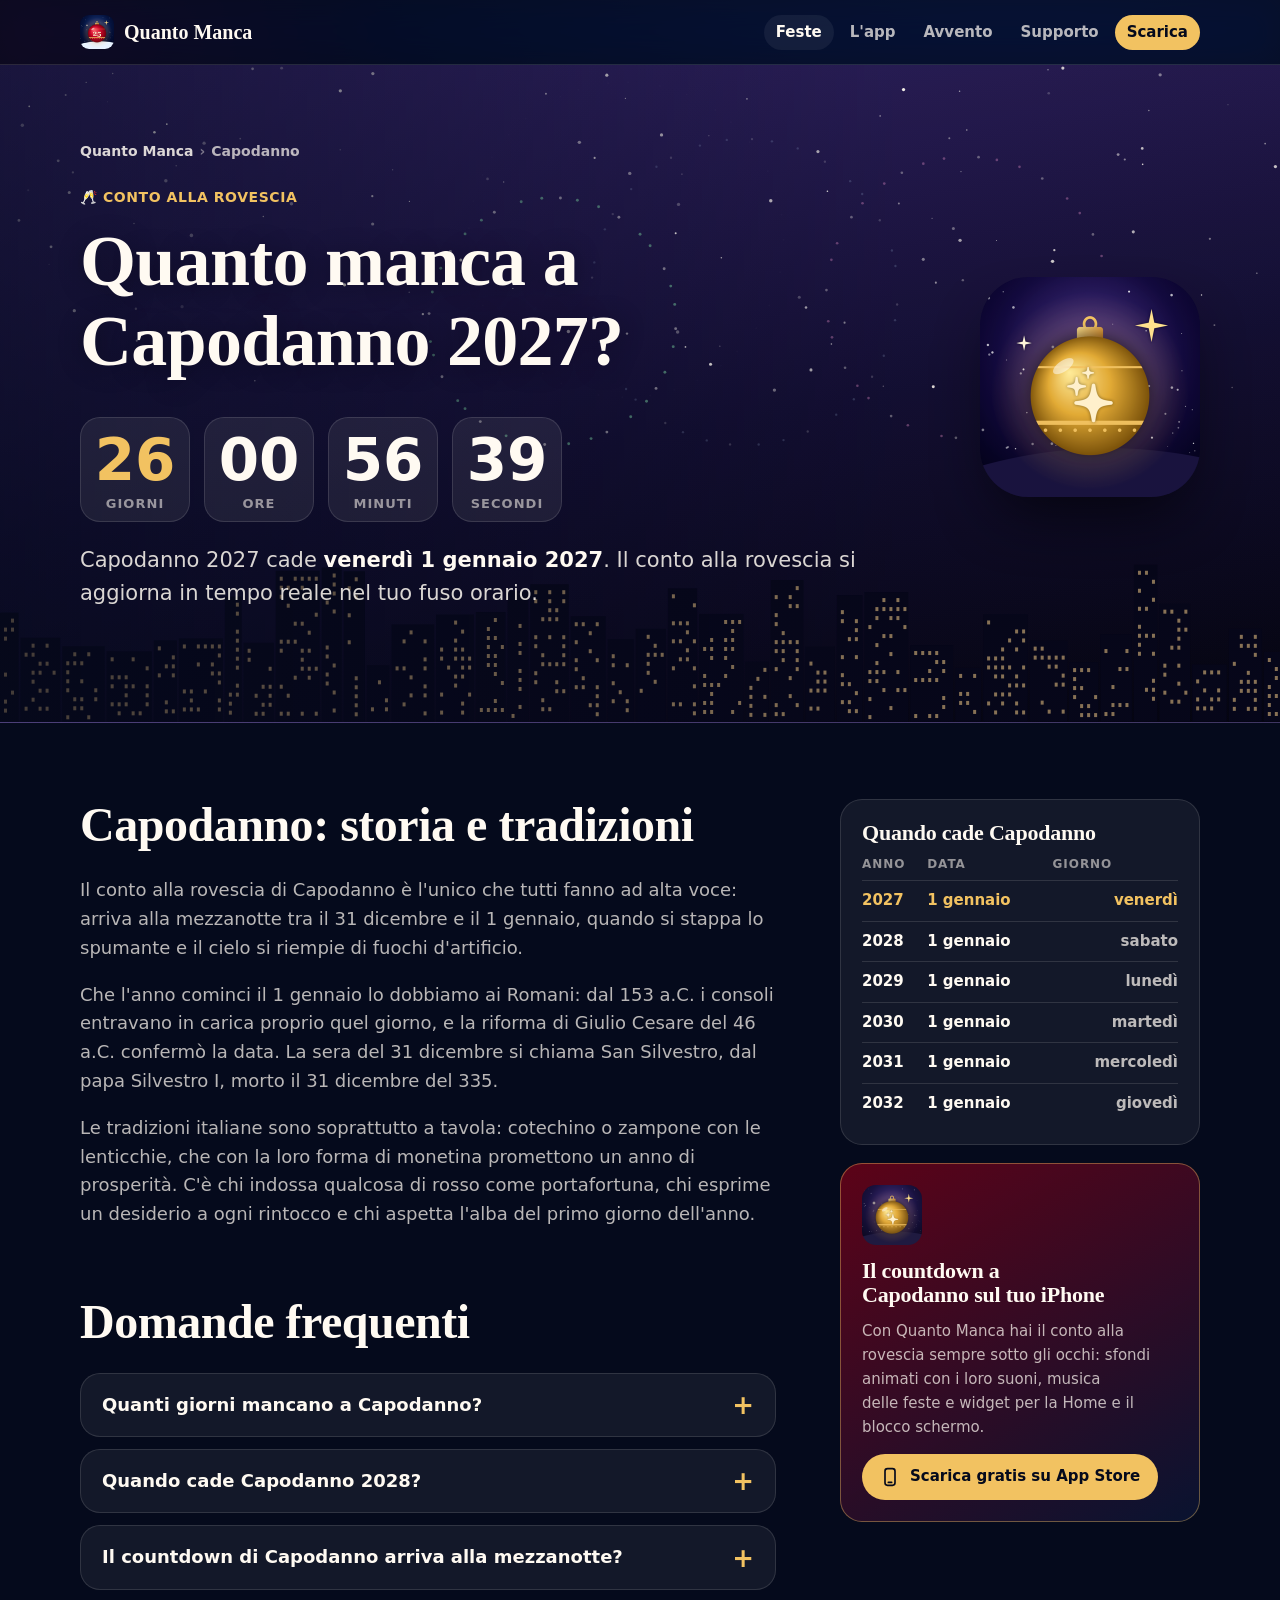
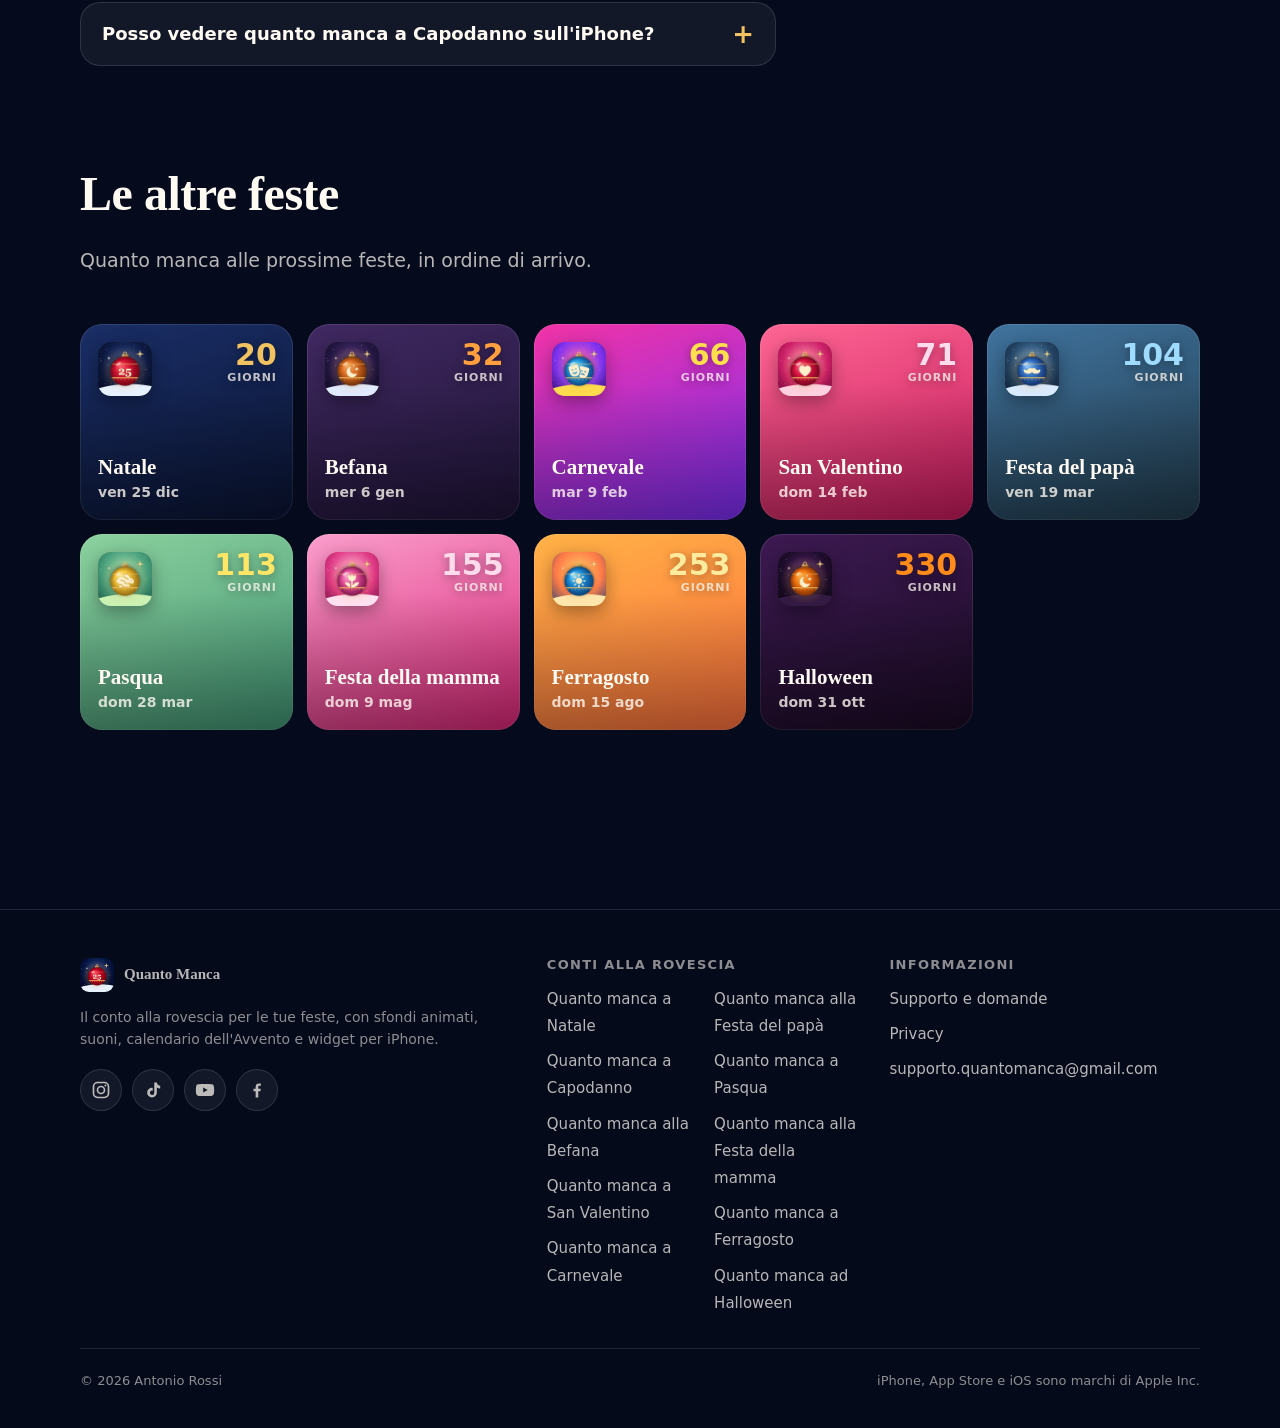
==== commit 41bf77a2: "Aggiorna le date delle feste" ====
--- a/quanto-manca-a-capodanno/index.html
+++ b/quanto-manca-a-capodanno/index.html
@@ -111,63 +111,63 @@
 <div class="holiday-grid">
 <a class="holiday-card" href="/quanto-manca-a-natale/" style="--c1:#1A2E66;--c2:#0A1433;--c3:#050A1C;--accent:#F2C261" data-rule="fixed:12:25">
 <img src="/assets/icons/natale.png" alt="" width="54" height="54" loading="lazy">
-<span class="hc-days" data-days-to="fixed:12:25"><span data-n>34</span><small data-l>giorni</small></span>
+<span class="hc-days" data-days-to="fixed:12:25"><span data-n>33</span><small data-l>giorni</small></span>
 <span class="hc-name">Natale</span>
 <span class="hc-date" data-date-of="fixed:12:25">ven 25 dic</span>
 <span class="hc-badge" hidden>La prossima</span>
 </a>
 <a class="holiday-card" href="/quanto-manca-alla-befana/" style="--c1:#402961;--c2:#1F1438;--c3:#0A0814;--accent:#FF9E3D" data-rule="fixed:1:6">
 <img src="/assets/icons/befana.png" alt="" width="54" height="54" loading="lazy">
-<span class="hc-days" data-days-to="fixed:1:6"><span data-n>46</span><small data-l>giorni</small></span>
+<span class="hc-days" data-days-to="fixed:1:6"><span data-n>45</span><small data-l>giorni</small></span>
 <span class="hc-name">Befana</span>
 <span class="hc-date" data-date-of="fixed:1:6">mer 6 gen</span>
 <span class="hc-badge" hidden>La prossima</span>
 </a>
 <a class="holiday-card" href="/quanto-manca-a-carnevale/" style="--c1:#F233A6;--c2:#7A2EF7;--c3:#290A4C;--accent:#FFE04C" data-rule="easter:-47">
 <img src="/assets/icons/carnevale.png" alt="" width="54" height="54" loading="lazy">
-<span class="hc-days" data-days-to="easter:-47"><span data-n>80</span><small data-l>giorni</small></span>
+<span class="hc-days" data-days-to="easter:-47"><span data-n>79</span><small data-l>giorni</small></span>
 <span class="hc-name">Carnevale</span>
 <span class="hc-date" data-date-of="easter:-47">mar 9 feb</span>
 <span class="hc-badge" hidden>La prossima</span>
 </a>
 <a class="holiday-card" href="/quanto-manca-a-san-valentino/" style="--c1:#FF6694;--c2:#C71A5C;--c3:#5C082E;--accent:#FFDBEB" data-rule="fixed:2:14">
 <img src="/assets/icons/san-valentino.png" alt="" width="54" height="54" loading="lazy">
-<span class="hc-days" data-days-to="fixed:2:14"><span data-n>85</span><small data-l>giorni</small></span>
+<span class="hc-days" data-days-to="fixed:2:14"><span data-n>84</span><small data-l>giorni</small></span>
 <span class="hc-name">San Valentino</span>
 <span class="hc-date" data-date-of="fixed:2:14">dom 14 feb</span>
 <span class="hc-badge" hidden>La prossima</span>
 </a>
 <a class="holiday-card" href="/quanto-manca-alla-festa-del-papa/" style="--c1:#40739E;--c2:#213B4C;--c3:#0F1F29;--accent:#9EDBFF" data-rule="fixed:3:19">
 <img src="/assets/icons/festa-del-papa.png" alt="" width="54" height="54" loading="lazy">
-<span class="hc-days" data-days-to="fixed:3:19"><span data-n>118</span><small data-l>giorni</small></span>
+<span class="hc-days" data-days-to="fixed:3:19"><span data-n>117</span><small data-l>giorni</small></span>
 <span class="hc-name">Festa del papà</span>
 <span class="hc-date" data-date-of="fixed:3:19">ven 19 mar</span>
 <span class="hc-badge" hidden>La prossima</span>
 </a>
 <a class="holiday-card" href="/quanto-manca-a-pasqua/" style="--c1:#8CD19E;--c2:#409473;--c3:#144C3D;--accent:#FFE666" data-rule="easter:0">
 <img src="/assets/icons/pasqua.png" alt="" width="54" height="54" loading="lazy">
-<span class="hc-days" data-days-to="easter:0"><span data-n>127</span><small data-l>giorni</small></span>
+<span class="hc-days" data-days-to="easter:0"><span data-n>126</span><small data-l>giorni</small></span>
 <span class="hc-name">Pasqua</span>
 <span class="hc-date" data-date-of="easter:0">dom 28 mar</span>
 <span class="hc-badge" hidden>La prossima</span>
 </a>
 <a class="holiday-card" href="/quanto-manca-alla-festa-della-mamma/" style="--c1:#FA9ECC;--c2:#DB2678;--c3:#6B0F3B;--accent:#FFDBEB" data-rule="nth:5:6:2">
 <img src="/assets/icons/festa-della-mamma.png" alt="" width="54" height="54" loading="lazy">
-<span class="hc-days" data-days-to="nth:5:6:2"><span data-n>169</span><small data-l>giorni</small></span>
+<span class="hc-days" data-days-to="nth:5:6:2"><span data-n>168</span><small data-l>giorni</small></span>
 <span class="hc-name">Festa della mamma</span>
 <span class="hc-date" data-date-of="nth:5:6:2">dom 9 mag</span>
 <span class="hc-badge" hidden>La prossima</span>
 </a>
 <a class="holiday-card" href="/quanto-manca-a-ferragosto/" style="--c1:#FFB247;--c2:#FF703D;--c3:#1F3D73;--accent:#FFEB9E" data-rule="fixed:8:15">
 <img src="/assets/icons/ferragosto.png" alt="" width="54" height="54" loading="lazy">
-<span class="hc-days" data-days-to="fixed:8:15"><span data-n>267</span><small data-l>giorni</small></span>
+<span class="hc-days" data-days-to="fixed:8:15"><span data-n>266</span><small data-l>giorni</small></span>
 <span class="hc-name">Ferragosto</span>
 <span class="hc-date" data-date-of="fixed:8:15">dom 15 ago</span>
 <span class="hc-badge" hidden>La prossima</span>
 </a>
 <a class="holiday-card" href="/quanto-manca-ad-halloween/" style="--c1:#3D1A52;--c2:#1A0A24;--c3:#0A050F;--accent:#FF8C1A" data-rule="fixed:10:31">
 <img src="/assets/icons/halloween.png" alt="" width="54" height="54" loading="lazy">
-<span class="hc-days" data-days-to="fixed:10:31"><span data-n>344</span><small data-l>giorni</small></span>
+<span class="hc-days" data-days-to="fixed:10:31"><span data-n>343</span><small data-l>giorni</small></span>
 <span class="hc-name">Halloween</span>
 <span class="hc-date" data-date-of="fixed:10:31">dom 31 ott</span>
 <span class="hc-badge" hidden>La prossima</span>
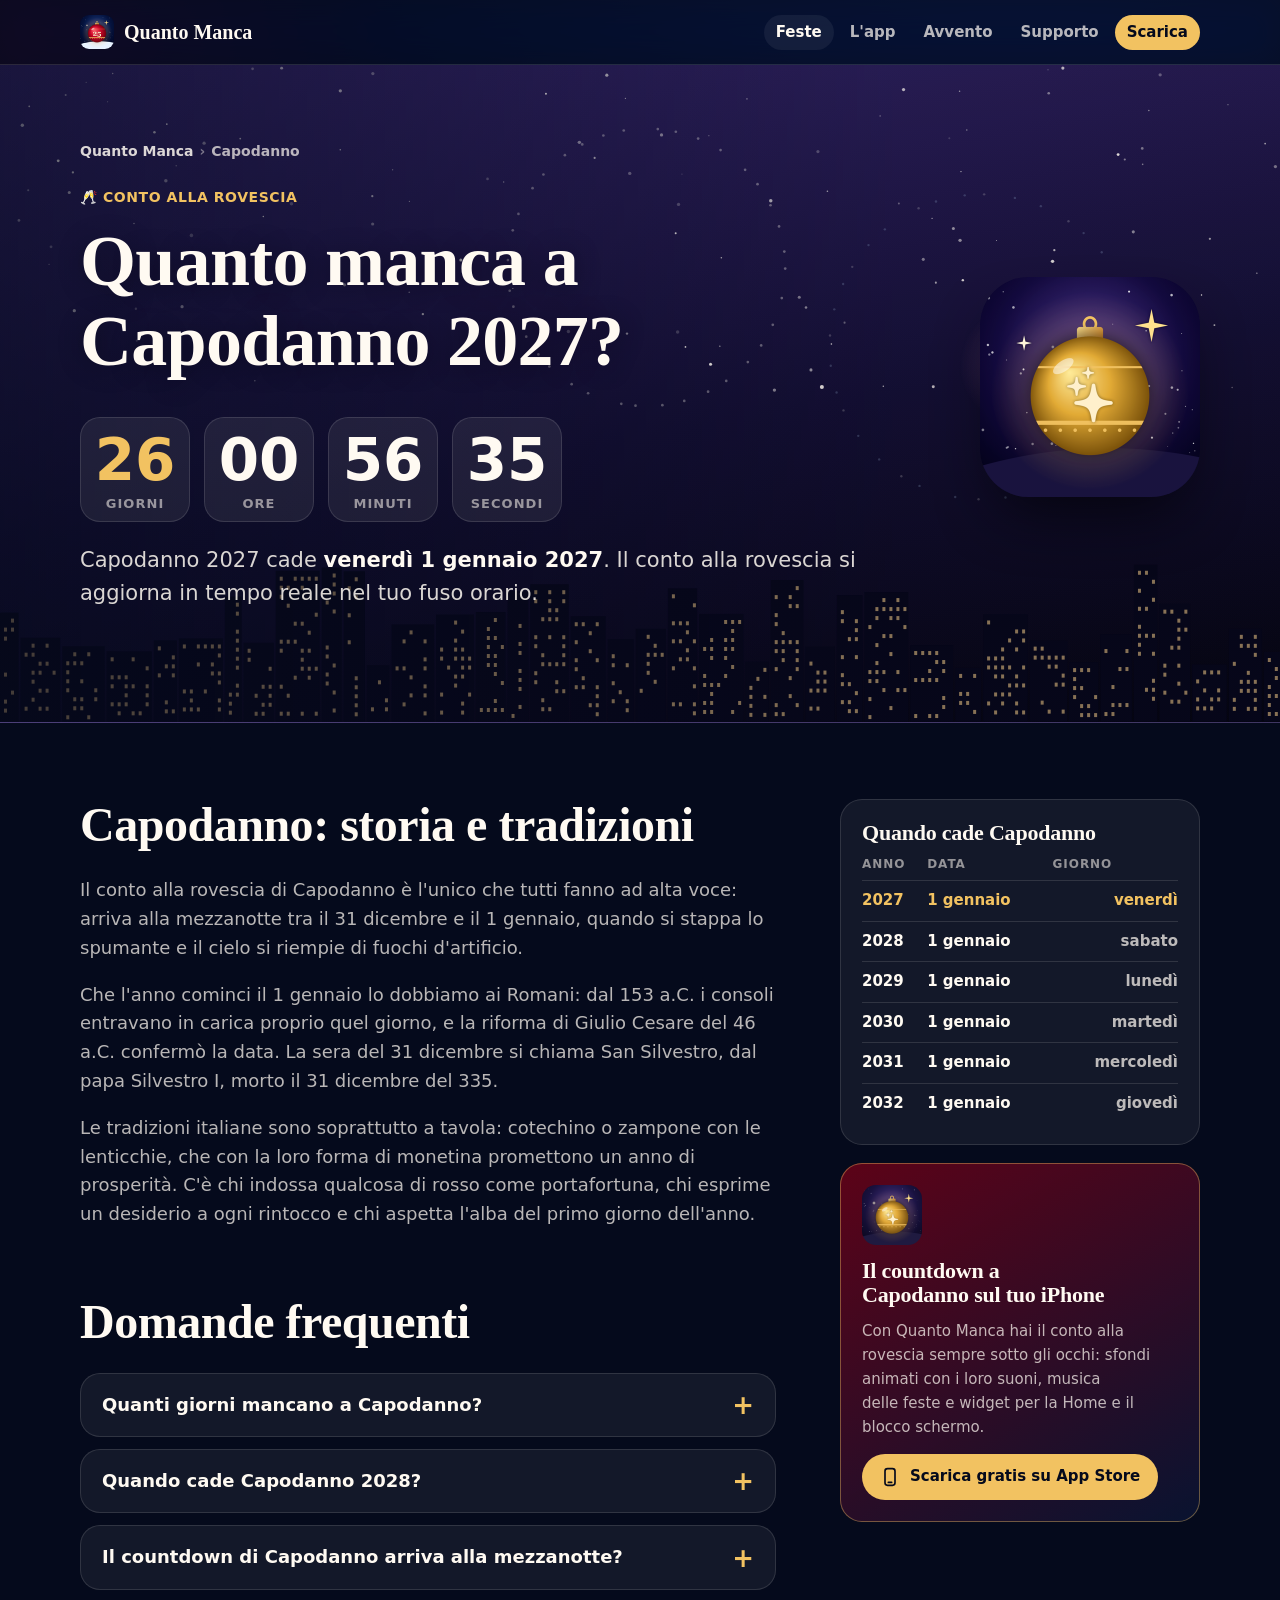
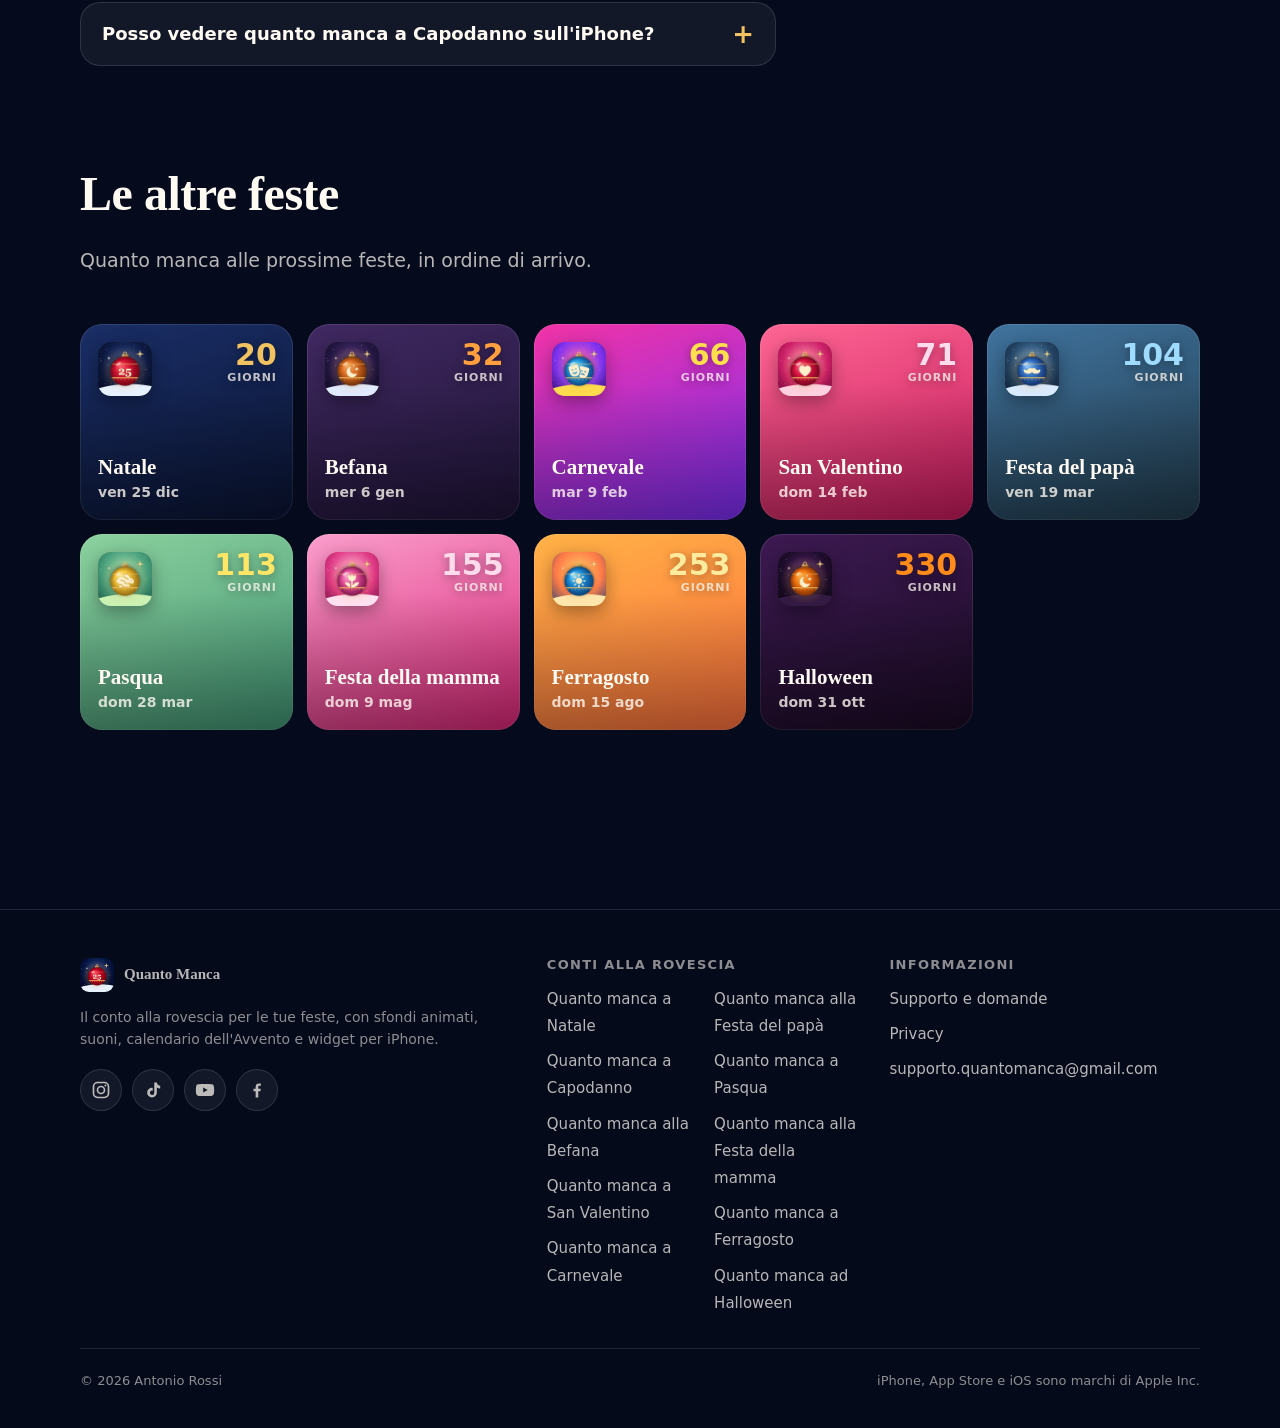
==== commit dbcc6690: "Aggiorna le date delle feste" ====
--- a/quanto-manca-a-capodanno/index.html
+++ b/quanto-manca-a-capodanno/index.html
@@ -111,63 +111,63 @@
 <div class="holiday-grid">
 <a class="holiday-card" href="/quanto-manca-a-natale/" style="--c1:#1A2E66;--c2:#0A1433;--c3:#050A1C;--accent:#F2C261" data-rule="fixed:12:25">
 <img src="/assets/icons/natale.png" alt="" width="54" height="54" loading="lazy">
-<span class="hc-days" data-days-to="fixed:12:25"><span data-n>33</span><small data-l>giorni</small></span>
+<span class="hc-days" data-days-to="fixed:12:25"><span data-n>32</span><small data-l>giorni</small></span>
 <span class="hc-name">Natale</span>
 <span class="hc-date" data-date-of="fixed:12:25">ven 25 dic</span>
 <span class="hc-badge" hidden>La prossima</span>
 </a>
 <a class="holiday-card" href="/quanto-manca-alla-befana/" style="--c1:#402961;--c2:#1F1438;--c3:#0A0814;--accent:#FF9E3D" data-rule="fixed:1:6">
 <img src="/assets/icons/befana.png" alt="" width="54" height="54" loading="lazy">
-<span class="hc-days" data-days-to="fixed:1:6"><span data-n>45</span><small data-l>giorni</small></span>
+<span class="hc-days" data-days-to="fixed:1:6"><span data-n>44</span><small data-l>giorni</small></span>
 <span class="hc-name">Befana</span>
 <span class="hc-date" data-date-of="fixed:1:6">mer 6 gen</span>
 <span class="hc-badge" hidden>La prossima</span>
 </a>
 <a class="holiday-card" href="/quanto-manca-a-carnevale/" style="--c1:#F233A6;--c2:#7A2EF7;--c3:#290A4C;--accent:#FFE04C" data-rule="easter:-47">
 <img src="/assets/icons/carnevale.png" alt="" width="54" height="54" loading="lazy">
-<span class="hc-days" data-days-to="easter:-47"><span data-n>79</span><small data-l>giorni</small></span>
+<span class="hc-days" data-days-to="easter:-47"><span data-n>78</span><small data-l>giorni</small></span>
 <span class="hc-name">Carnevale</span>
 <span class="hc-date" data-date-of="easter:-47">mar 9 feb</span>
 <span class="hc-badge" hidden>La prossima</span>
 </a>
 <a class="holiday-card" href="/quanto-manca-a-san-valentino/" style="--c1:#FF6694;--c2:#C71A5C;--c3:#5C082E;--accent:#FFDBEB" data-rule="fixed:2:14">
 <img src="/assets/icons/san-valentino.png" alt="" width="54" height="54" loading="lazy">
-<span class="hc-days" data-days-to="fixed:2:14"><span data-n>84</span><small data-l>giorni</small></span>
+<span class="hc-days" data-days-to="fixed:2:14"><span data-n>83</span><small data-l>giorni</small></span>
 <span class="hc-name">San Valentino</span>
 <span class="hc-date" data-date-of="fixed:2:14">dom 14 feb</span>
 <span class="hc-badge" hidden>La prossima</span>
 </a>
 <a class="holiday-card" href="/quanto-manca-alla-festa-del-papa/" style="--c1:#40739E;--c2:#213B4C;--c3:#0F1F29;--accent:#9EDBFF" data-rule="fixed:3:19">
 <img src="/assets/icons/festa-del-papa.png" alt="" width="54" height="54" loading="lazy">
-<span class="hc-days" data-days-to="fixed:3:19"><span data-n>117</span><small data-l>giorni</small></span>
+<span class="hc-days" data-days-to="fixed:3:19"><span data-n>116</span><small data-l>giorni</small></span>
 <span class="hc-name">Festa del papà</span>
 <span class="hc-date" data-date-of="fixed:3:19">ven 19 mar</span>
 <span class="hc-badge" hidden>La prossima</span>
 </a>
 <a class="holiday-card" href="/quanto-manca-a-pasqua/" style="--c1:#8CD19E;--c2:#409473;--c3:#144C3D;--accent:#FFE666" data-rule="easter:0">
 <img src="/assets/icons/pasqua.png" alt="" width="54" height="54" loading="lazy">
-<span class="hc-days" data-days-to="easter:0"><span data-n>126</span><small data-l>giorni</small></span>
+<span class="hc-days" data-days-to="easter:0"><span data-n>125</span><small data-l>giorni</small></span>
 <span class="hc-name">Pasqua</span>
 <span class="hc-date" data-date-of="easter:0">dom 28 mar</span>
 <span class="hc-badge" hidden>La prossima</span>
 </a>
 <a class="holiday-card" href="/quanto-manca-alla-festa-della-mamma/" style="--c1:#FA9ECC;--c2:#DB2678;--c3:#6B0F3B;--accent:#FFDBEB" data-rule="nth:5:6:2">
 <img src="/assets/icons/festa-della-mamma.png" alt="" width="54" height="54" loading="lazy">
-<span class="hc-days" data-days-to="nth:5:6:2"><span data-n>168</span><small data-l>giorni</small></span>
+<span class="hc-days" data-days-to="nth:5:6:2"><span data-n>167</span><small data-l>giorni</small></span>
 <span class="hc-name">Festa della mamma</span>
 <span class="hc-date" data-date-of="nth:5:6:2">dom 9 mag</span>
 <span class="hc-badge" hidden>La prossima</span>
 </a>
 <a class="holiday-card" href="/quanto-manca-a-ferragosto/" style="--c1:#FFB247;--c2:#FF703D;--c3:#1F3D73;--accent:#FFEB9E" data-rule="fixed:8:15">
 <img src="/assets/icons/ferragosto.png" alt="" width="54" height="54" loading="lazy">
-<span class="hc-days" data-days-to="fixed:8:15"><span data-n>266</span><small data-l>giorni</small></span>
+<span class="hc-days" data-days-to="fixed:8:15"><span data-n>265</span><small data-l>giorni</small></span>
 <span class="hc-name">Ferragosto</span>
 <span class="hc-date" data-date-of="fixed:8:15">dom 15 ago</span>
 <span class="hc-badge" hidden>La prossima</span>
 </a>
 <a class="holiday-card" href="/quanto-manca-ad-halloween/" style="--c1:#3D1A52;--c2:#1A0A24;--c3:#0A050F;--accent:#FF8C1A" data-rule="fixed:10:31">
 <img src="/assets/icons/halloween.png" alt="" width="54" height="54" loading="lazy">
-<span class="hc-days" data-days-to="fixed:10:31"><span data-n>343</span><small data-l>giorni</small></span>
+<span class="hc-days" data-days-to="fixed:10:31"><span data-n>342</span><small data-l>giorni</small></span>
 <span class="hc-name">Halloween</span>
 <span class="hc-date" data-date-of="fixed:10:31">dom 31 ott</span>
 <span class="hc-badge" hidden>La prossima</span>
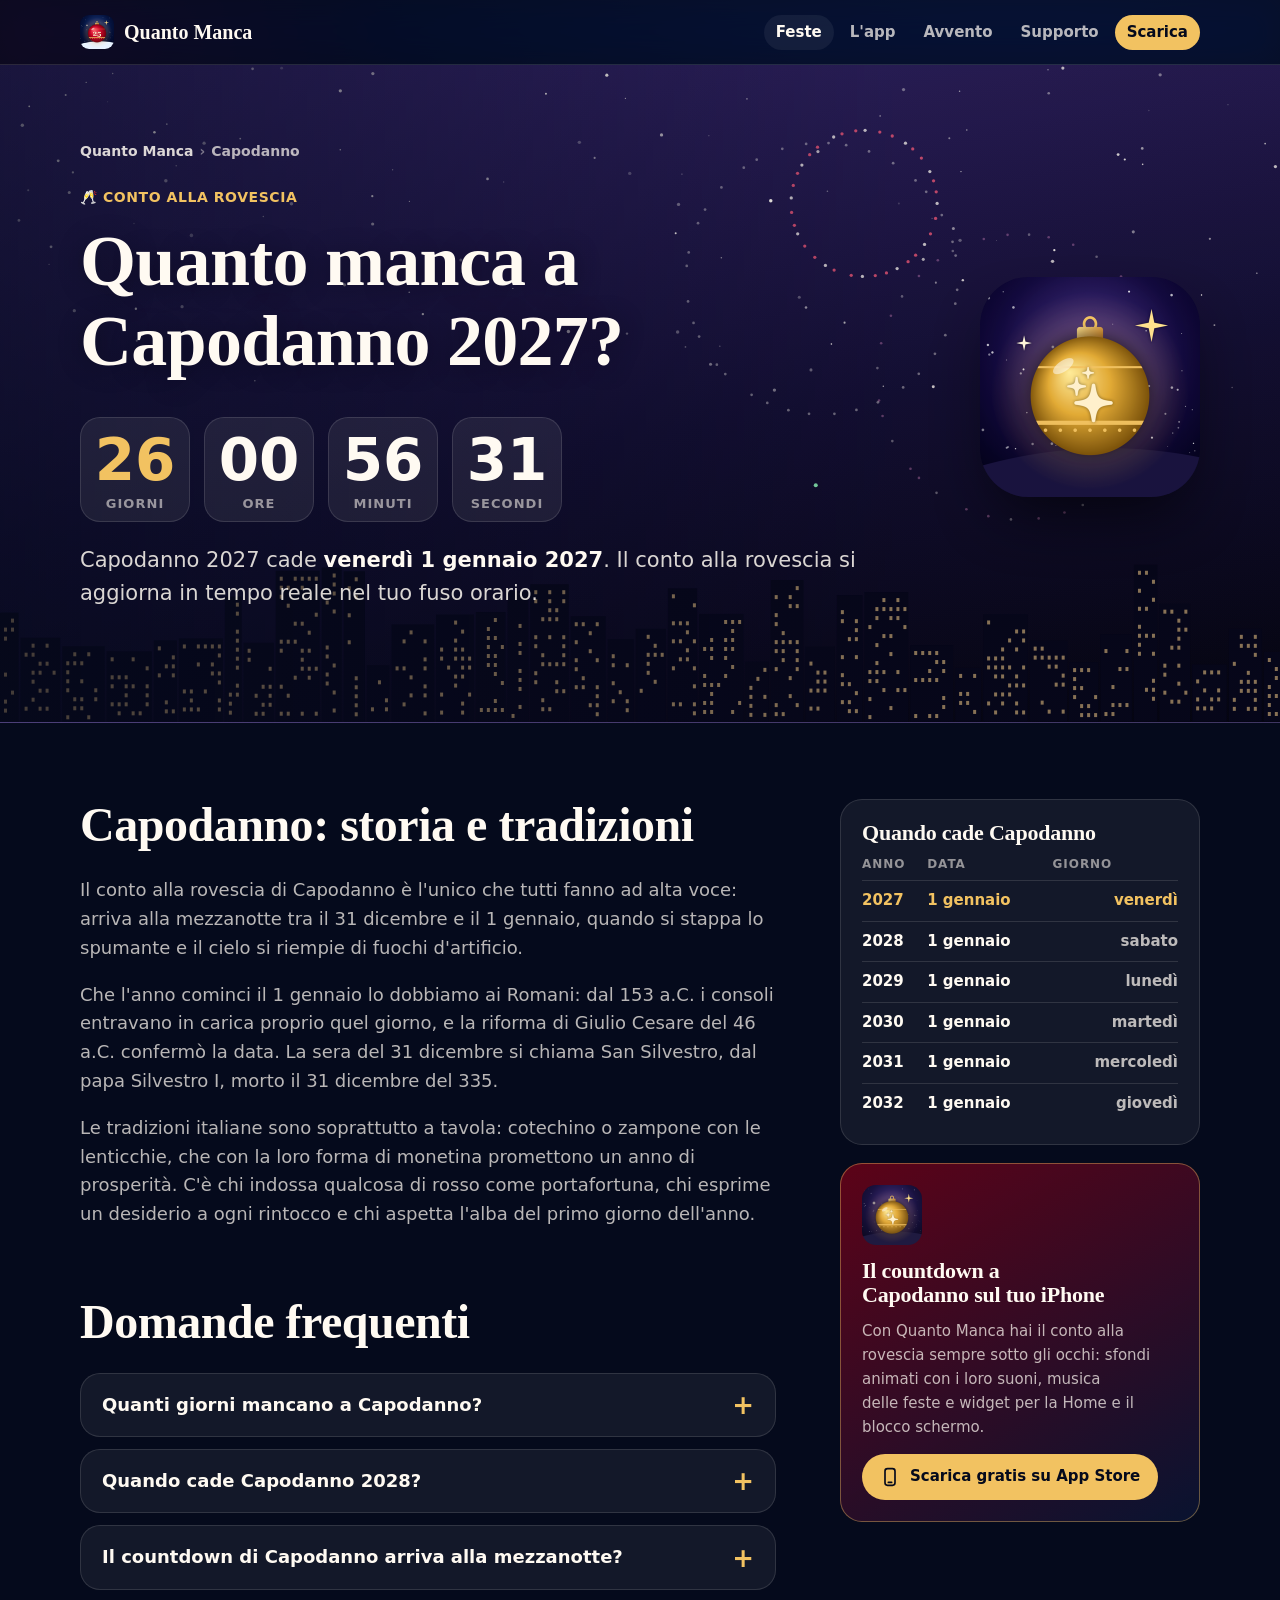
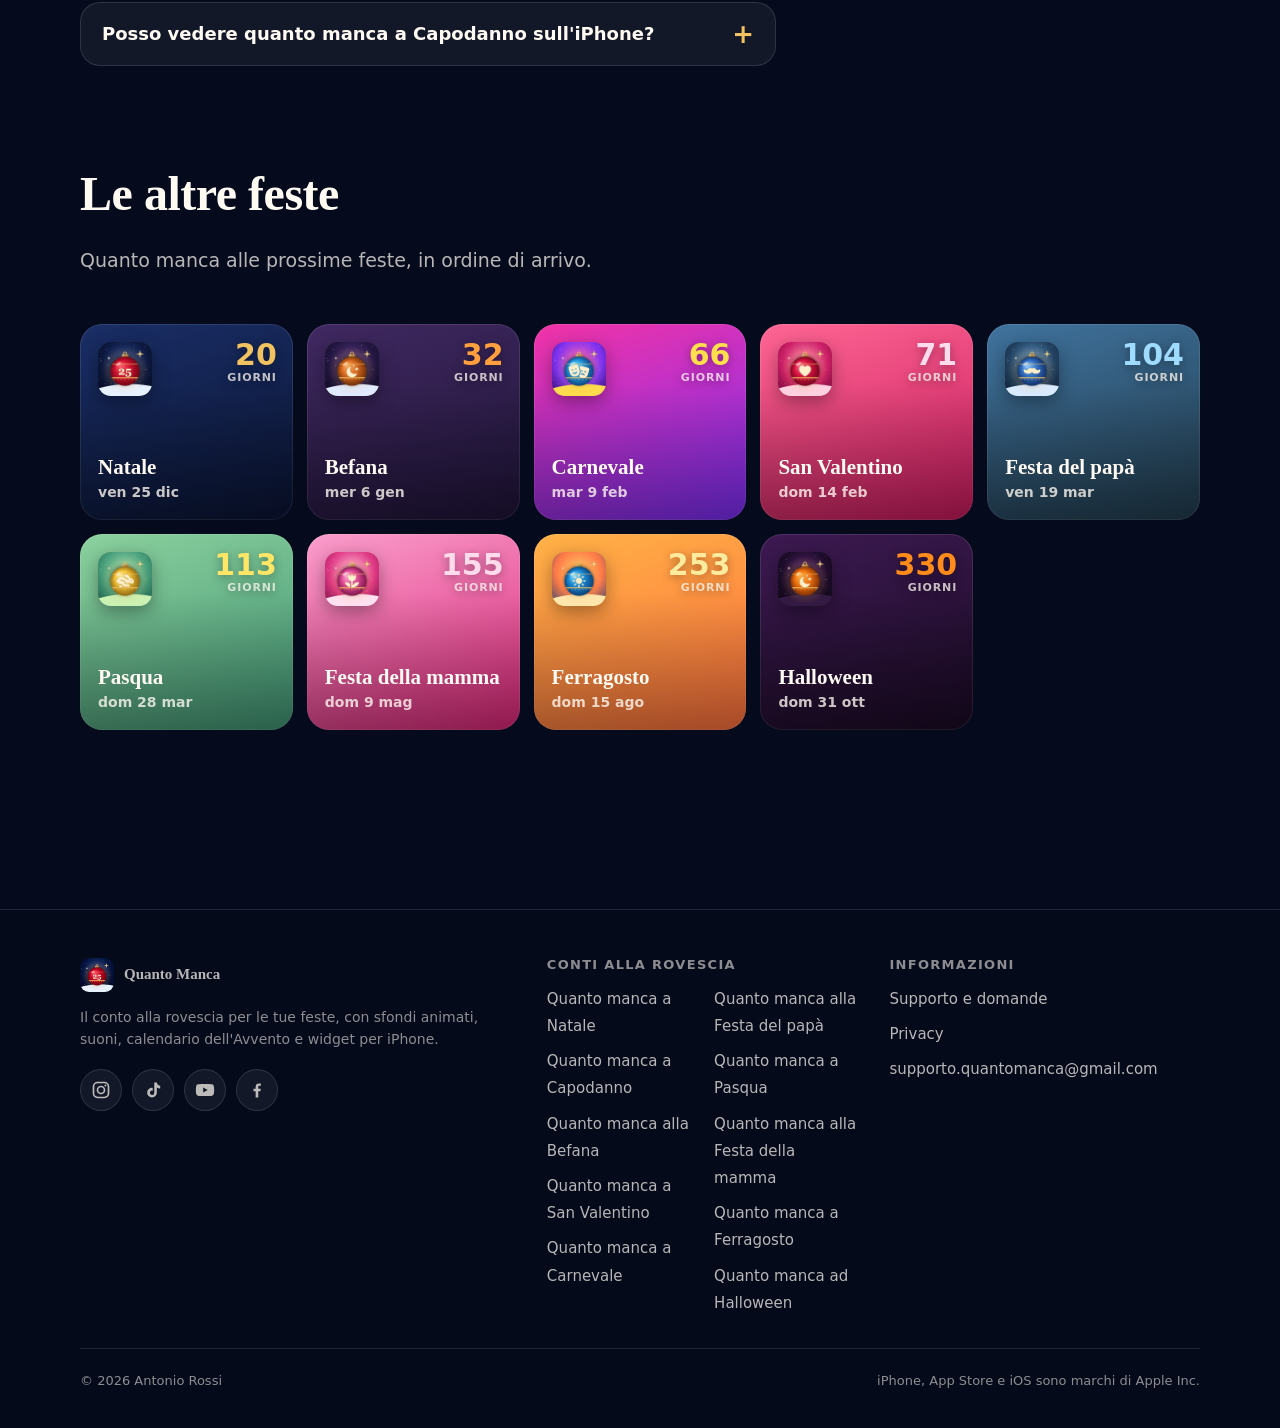
==== commit e0b018ab: "Aggiorna le date delle feste" ====
--- a/quanto-manca-a-capodanno/index.html
+++ b/quanto-manca-a-capodanno/index.html
@@ -111,63 +111,63 @@
 <div class="holiday-grid">
 <a class="holiday-card" href="/quanto-manca-a-natale/" style="--c1:#1A2E66;--c2:#0A1433;--c3:#050A1C;--accent:#F2C261" data-rule="fixed:12:25">
 <img src="/assets/icons/natale.png" alt="" width="54" height="54" loading="lazy">
-<span class="hc-days" data-days-to="fixed:12:25"><span data-n>32</span><small data-l>giorni</small></span>
+<span class="hc-days" data-days-to="fixed:12:25"><span data-n>31</span><small data-l>giorni</small></span>
 <span class="hc-name">Natale</span>
 <span class="hc-date" data-date-of="fixed:12:25">ven 25 dic</span>
 <span class="hc-badge" hidden>La prossima</span>
 </a>
 <a class="holiday-card" href="/quanto-manca-alla-befana/" style="--c1:#402961;--c2:#1F1438;--c3:#0A0814;--accent:#FF9E3D" data-rule="fixed:1:6">
 <img src="/assets/icons/befana.png" alt="" width="54" height="54" loading="lazy">
-<span class="hc-days" data-days-to="fixed:1:6"><span data-n>44</span><small data-l>giorni</small></span>
+<span class="hc-days" data-days-to="fixed:1:6"><span data-n>43</span><small data-l>giorni</small></span>
 <span class="hc-name">Befana</span>
 <span class="hc-date" data-date-of="fixed:1:6">mer 6 gen</span>
 <span class="hc-badge" hidden>La prossima</span>
 </a>
 <a class="holiday-card" href="/quanto-manca-a-carnevale/" style="--c1:#F233A6;--c2:#7A2EF7;--c3:#290A4C;--accent:#FFE04C" data-rule="easter:-47">
 <img src="/assets/icons/carnevale.png" alt="" width="54" height="54" loading="lazy">
-<span class="hc-days" data-days-to="easter:-47"><span data-n>78</span><small data-l>giorni</small></span>
+<span class="hc-days" data-days-to="easter:-47"><span data-n>77</span><small data-l>giorni</small></span>
 <span class="hc-name">Carnevale</span>
 <span class="hc-date" data-date-of="easter:-47">mar 9 feb</span>
 <span class="hc-badge" hidden>La prossima</span>
 </a>
 <a class="holiday-card" href="/quanto-manca-a-san-valentino/" style="--c1:#FF6694;--c2:#C71A5C;--c3:#5C082E;--accent:#FFDBEB" data-rule="fixed:2:14">
 <img src="/assets/icons/san-valentino.png" alt="" width="54" height="54" loading="lazy">
-<span class="hc-days" data-days-to="fixed:2:14"><span data-n>83</span><small data-l>giorni</small></span>
+<span class="hc-days" data-days-to="fixed:2:14"><span data-n>82</span><small data-l>giorni</small></span>
 <span class="hc-name">San Valentino</span>
 <span class="hc-date" data-date-of="fixed:2:14">dom 14 feb</span>
 <span class="hc-badge" hidden>La prossima</span>
 </a>
 <a class="holiday-card" href="/quanto-manca-alla-festa-del-papa/" style="--c1:#40739E;--c2:#213B4C;--c3:#0F1F29;--accent:#9EDBFF" data-rule="fixed:3:19">
 <img src="/assets/icons/festa-del-papa.png" alt="" width="54" height="54" loading="lazy">
-<span class="hc-days" data-days-to="fixed:3:19"><span data-n>116</span><small data-l>giorni</small></span>
+<span class="hc-days" data-days-to="fixed:3:19"><span data-n>115</span><small data-l>giorni</small></span>
 <span class="hc-name">Festa del papà</span>
 <span class="hc-date" data-date-of="fixed:3:19">ven 19 mar</span>
 <span class="hc-badge" hidden>La prossima</span>
 </a>
 <a class="holiday-card" href="/quanto-manca-a-pasqua/" style="--c1:#8CD19E;--c2:#409473;--c3:#144C3D;--accent:#FFE666" data-rule="easter:0">
 <img src="/assets/icons/pasqua.png" alt="" width="54" height="54" loading="lazy">
-<span class="hc-days" data-days-to="easter:0"><span data-n>125</span><small data-l>giorni</small></span>
+<span class="hc-days" data-days-to="easter:0"><span data-n>124</span><small data-l>giorni</small></span>
 <span class="hc-name">Pasqua</span>
 <span class="hc-date" data-date-of="easter:0">dom 28 mar</span>
 <span class="hc-badge" hidden>La prossima</span>
 </a>
 <a class="holiday-card" href="/quanto-manca-alla-festa-della-mamma/" style="--c1:#FA9ECC;--c2:#DB2678;--c3:#6B0F3B;--accent:#FFDBEB" data-rule="nth:5:6:2">
 <img src="/assets/icons/festa-della-mamma.png" alt="" width="54" height="54" loading="lazy">
-<span class="hc-days" data-days-to="nth:5:6:2"><span data-n>167</span><small data-l>giorni</small></span>
+<span class="hc-days" data-days-to="nth:5:6:2"><span data-n>166</span><small data-l>giorni</small></span>
 <span class="hc-name">Festa della mamma</span>
 <span class="hc-date" data-date-of="nth:5:6:2">dom 9 mag</span>
 <span class="hc-badge" hidden>La prossima</span>
 </a>
 <a class="holiday-card" href="/quanto-manca-a-ferragosto/" style="--c1:#FFB247;--c2:#FF703D;--c3:#1F3D73;--accent:#FFEB9E" data-rule="fixed:8:15">
 <img src="/assets/icons/ferragosto.png" alt="" width="54" height="54" loading="lazy">
-<span class="hc-days" data-days-to="fixed:8:15"><span data-n>265</span><small data-l>giorni</small></span>
+<span class="hc-days" data-days-to="fixed:8:15"><span data-n>264</span><small data-l>giorni</small></span>
 <span class="hc-name">Ferragosto</span>
 <span class="hc-date" data-date-of="fixed:8:15">dom 15 ago</span>
 <span class="hc-badge" hidden>La prossima</span>
 </a>
 <a class="holiday-card" href="/quanto-manca-ad-halloween/" style="--c1:#3D1A52;--c2:#1A0A24;--c3:#0A050F;--accent:#FF8C1A" data-rule="fixed:10:31">
 <img src="/assets/icons/halloween.png" alt="" width="54" height="54" loading="lazy">
-<span class="hc-days" data-days-to="fixed:10:31"><span data-n>342</span><small data-l>giorni</small></span>
+<span class="hc-days" data-days-to="fixed:10:31"><span data-n>341</span><small data-l>giorni</small></span>
 <span class="hc-name">Halloween</span>
 <span class="hc-date" data-date-of="fixed:10:31">dom 31 ott</span>
 <span class="hc-badge" hidden>La prossima</span>
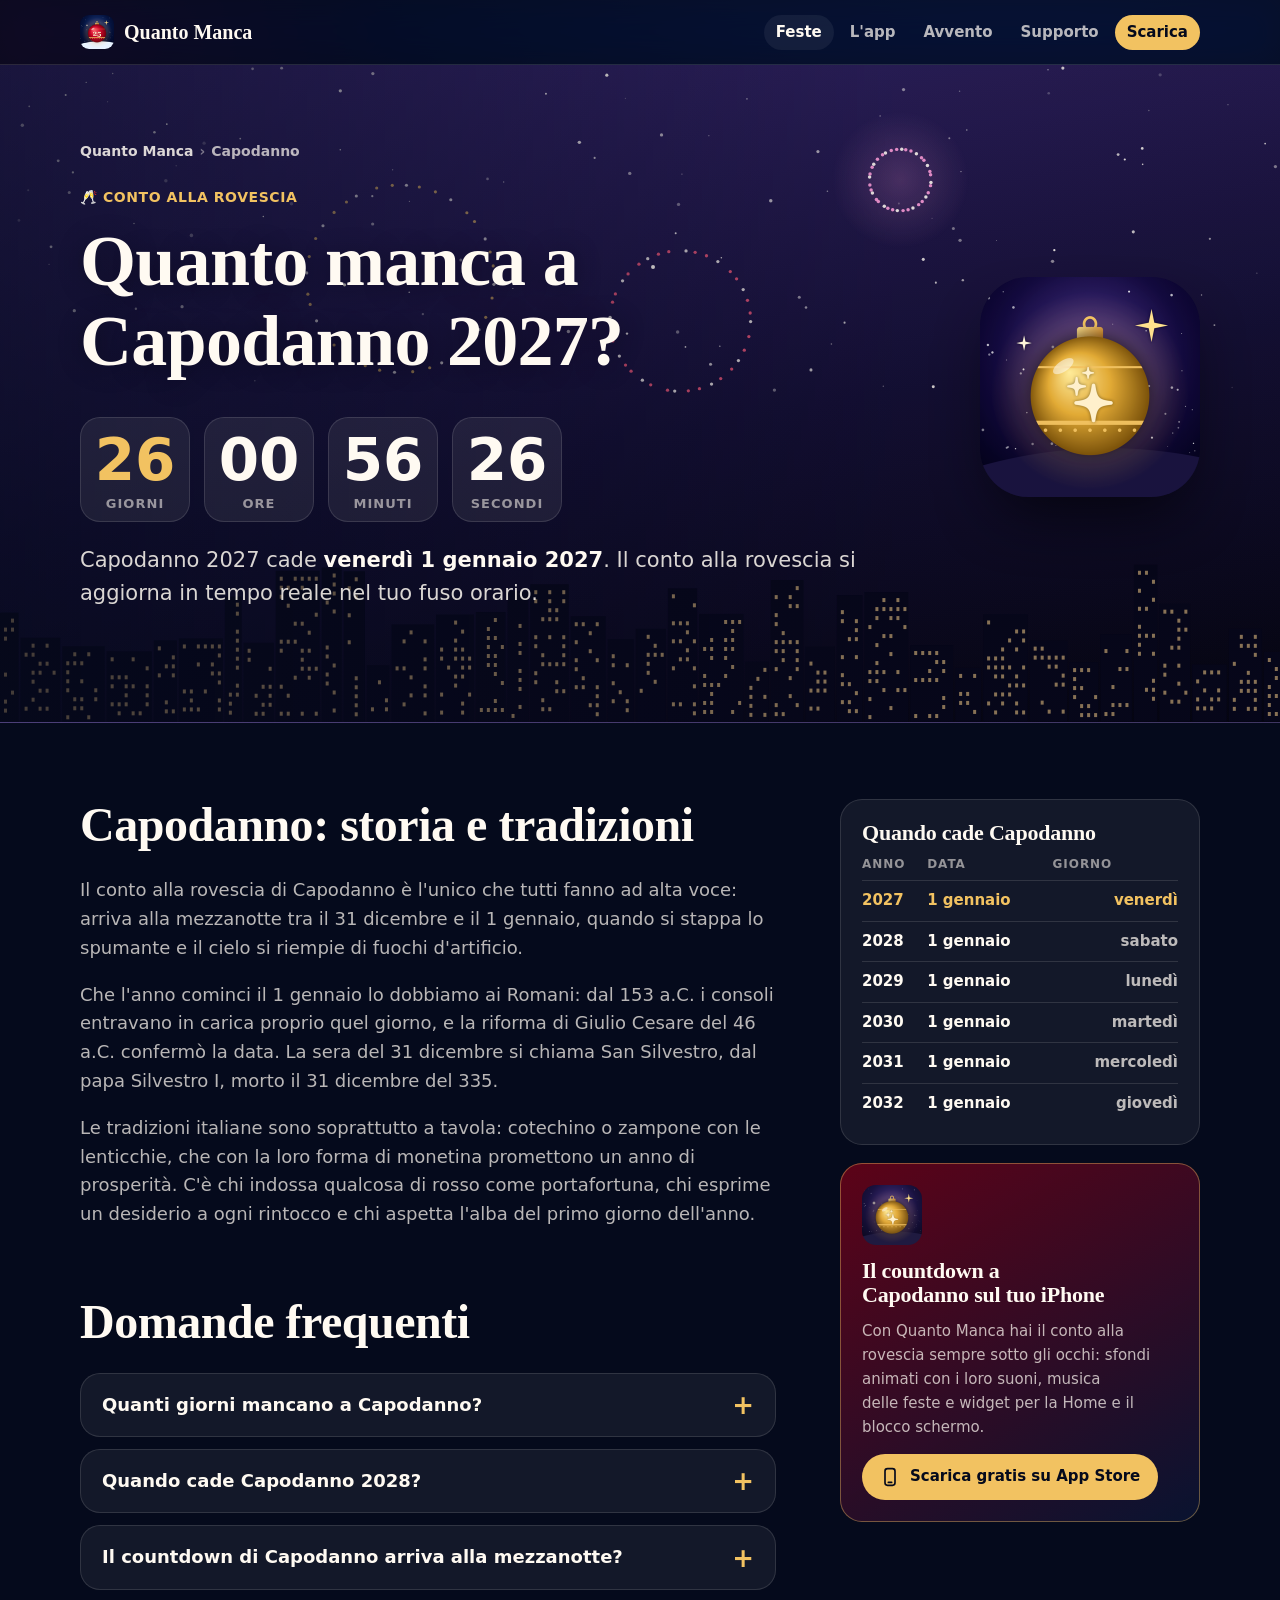
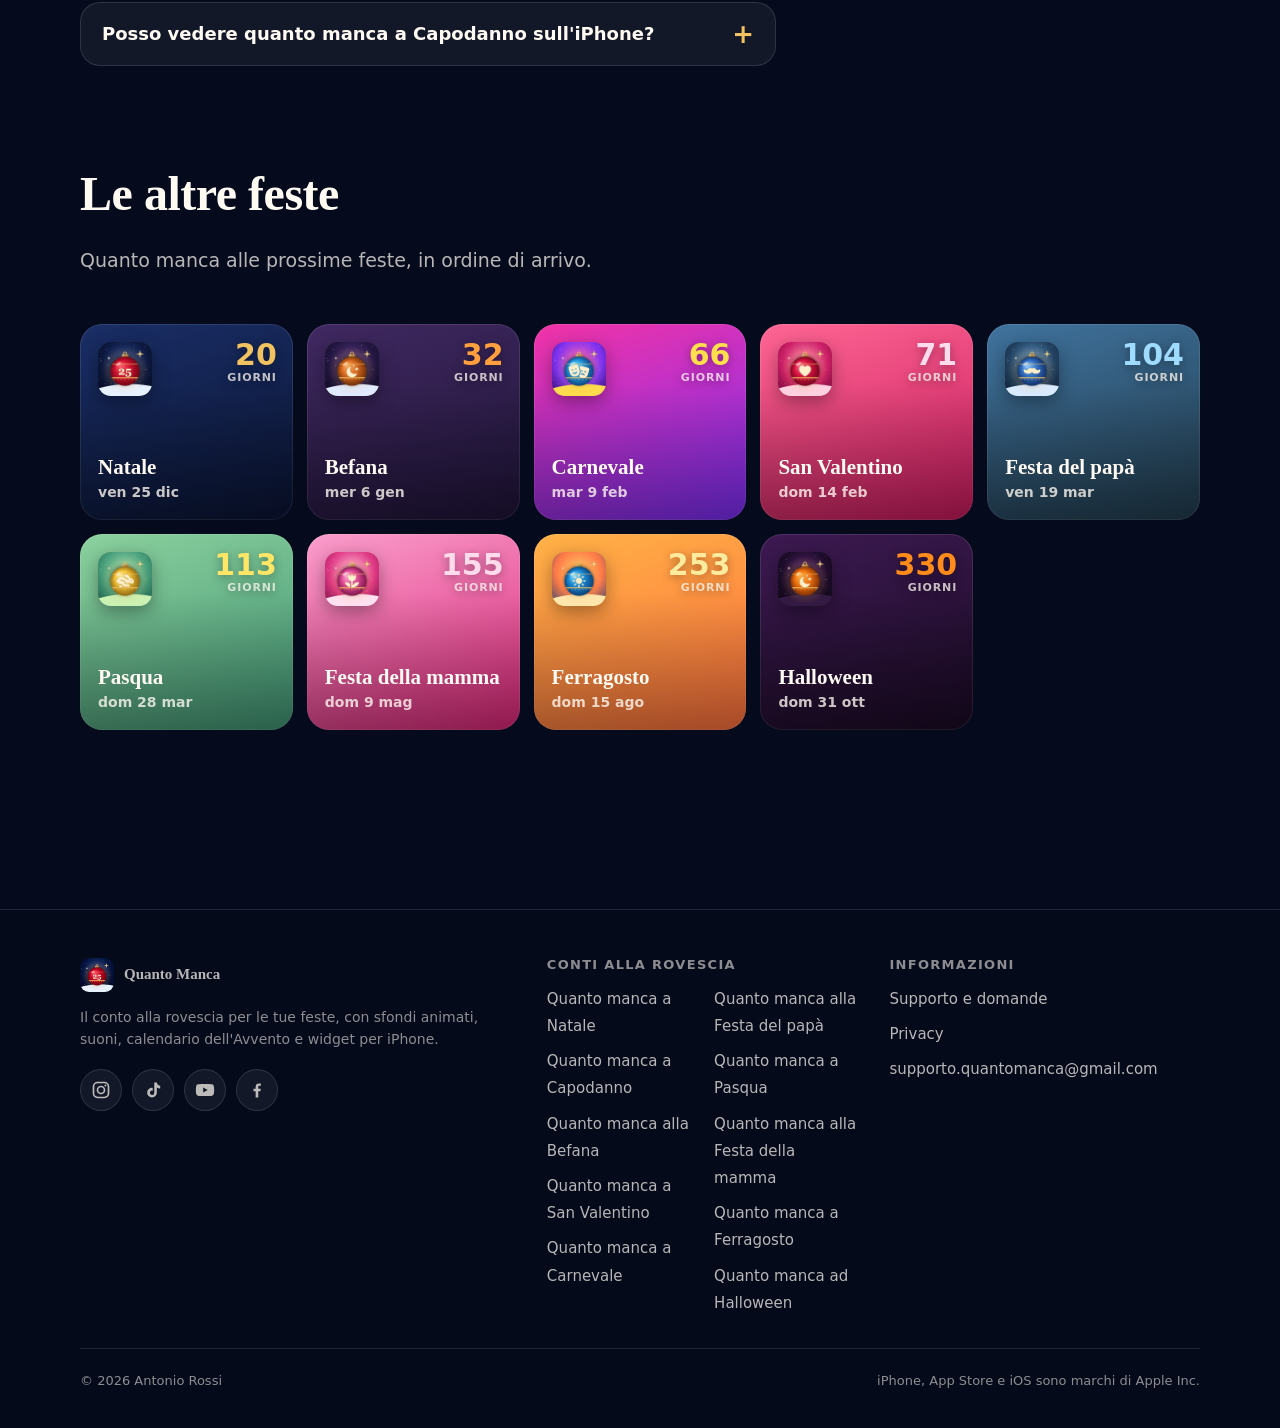
==== commit 88520741: "Aggiorna le date delle feste" ====
--- a/quanto-manca-a-capodanno/index.html
+++ b/quanto-manca-a-capodanno/index.html
@@ -111,63 +111,63 @@
 <div class="holiday-grid">
 <a class="holiday-card" href="/quanto-manca-a-natale/" style="--c1:#1A2E66;--c2:#0A1433;--c3:#050A1C;--accent:#F2C261" data-rule="fixed:12:25">
 <img src="/assets/icons/natale.png" alt="" width="54" height="54" loading="lazy">
-<span class="hc-days" data-days-to="fixed:12:25"><span data-n>31</span><small data-l>giorni</small></span>
+<span class="hc-days" data-days-to="fixed:12:25"><span data-n>30</span><small data-l>giorni</small></span>
 <span class="hc-name">Natale</span>
 <span class="hc-date" data-date-of="fixed:12:25">ven 25 dic</span>
 <span class="hc-badge" hidden>La prossima</span>
 </a>
 <a class="holiday-card" href="/quanto-manca-alla-befana/" style="--c1:#402961;--c2:#1F1438;--c3:#0A0814;--accent:#FF9E3D" data-rule="fixed:1:6">
 <img src="/assets/icons/befana.png" alt="" width="54" height="54" loading="lazy">
-<span class="hc-days" data-days-to="fixed:1:6"><span data-n>43</span><small data-l>giorni</small></span>
+<span class="hc-days" data-days-to="fixed:1:6"><span data-n>42</span><small data-l>giorni</small></span>
 <span class="hc-name">Befana</span>
 <span class="hc-date" data-date-of="fixed:1:6">mer 6 gen</span>
 <span class="hc-badge" hidden>La prossima</span>
 </a>
 <a class="holiday-card" href="/quanto-manca-a-carnevale/" style="--c1:#F233A6;--c2:#7A2EF7;--c3:#290A4C;--accent:#FFE04C" data-rule="easter:-47">
 <img src="/assets/icons/carnevale.png" alt="" width="54" height="54" loading="lazy">
-<span class="hc-days" data-days-to="easter:-47"><span data-n>77</span><small data-l>giorni</small></span>
+<span class="hc-days" data-days-to="easter:-47"><span data-n>76</span><small data-l>giorni</small></span>
 <span class="hc-name">Carnevale</span>
 <span class="hc-date" data-date-of="easter:-47">mar 9 feb</span>
 <span class="hc-badge" hidden>La prossima</span>
 </a>
 <a class="holiday-card" href="/quanto-manca-a-san-valentino/" style="--c1:#FF6694;--c2:#C71A5C;--c3:#5C082E;--accent:#FFDBEB" data-rule="fixed:2:14">
 <img src="/assets/icons/san-valentino.png" alt="" width="54" height="54" loading="lazy">
-<span class="hc-days" data-days-to="fixed:2:14"><span data-n>82</span><small data-l>giorni</small></span>
+<span class="hc-days" data-days-to="fixed:2:14"><span data-n>81</span><small data-l>giorni</small></span>
 <span class="hc-name">San Valentino</span>
 <span class="hc-date" data-date-of="fixed:2:14">dom 14 feb</span>
 <span class="hc-badge" hidden>La prossima</span>
 </a>
 <a class="holiday-card" href="/quanto-manca-alla-festa-del-papa/" style="--c1:#40739E;--c2:#213B4C;--c3:#0F1F29;--accent:#9EDBFF" data-rule="fixed:3:19">
 <img src="/assets/icons/festa-del-papa.png" alt="" width="54" height="54" loading="lazy">
-<span class="hc-days" data-days-to="fixed:3:19"><span data-n>115</span><small data-l>giorni</small></span>
+<span class="hc-days" data-days-to="fixed:3:19"><span data-n>114</span><small data-l>giorni</small></span>
 <span class="hc-name">Festa del papà</span>
 <span class="hc-date" data-date-of="fixed:3:19">ven 19 mar</span>
 <span class="hc-badge" hidden>La prossima</span>
 </a>
 <a class="holiday-card" href="/quanto-manca-a-pasqua/" style="--c1:#8CD19E;--c2:#409473;--c3:#144C3D;--accent:#FFE666" data-rule="easter:0">
 <img src="/assets/icons/pasqua.png" alt="" width="54" height="54" loading="lazy">
-<span class="hc-days" data-days-to="easter:0"><span data-n>124</span><small data-l>giorni</small></span>
+<span class="hc-days" data-days-to="easter:0"><span data-n>123</span><small data-l>giorni</small></span>
 <span class="hc-name">Pasqua</span>
 <span class="hc-date" data-date-of="easter:0">dom 28 mar</span>
 <span class="hc-badge" hidden>La prossima</span>
 </a>
 <a class="holiday-card" href="/quanto-manca-alla-festa-della-mamma/" style="--c1:#FA9ECC;--c2:#DB2678;--c3:#6B0F3B;--accent:#FFDBEB" data-rule="nth:5:6:2">
 <img src="/assets/icons/festa-della-mamma.png" alt="" width="54" height="54" loading="lazy">
-<span class="hc-days" data-days-to="nth:5:6:2"><span data-n>166</span><small data-l>giorni</small></span>
+<span class="hc-days" data-days-to="nth:5:6:2"><span data-n>165</span><small data-l>giorni</small></span>
 <span class="hc-name">Festa della mamma</span>
 <span class="hc-date" data-date-of="nth:5:6:2">dom 9 mag</span>
 <span class="hc-badge" hidden>La prossima</span>
 </a>
 <a class="holiday-card" href="/quanto-manca-a-ferragosto/" style="--c1:#FFB247;--c2:#FF703D;--c3:#1F3D73;--accent:#FFEB9E" data-rule="fixed:8:15">
 <img src="/assets/icons/ferragosto.png" alt="" width="54" height="54" loading="lazy">
-<span class="hc-days" data-days-to="fixed:8:15"><span data-n>264</span><small data-l>giorni</small></span>
+<span class="hc-days" data-days-to="fixed:8:15"><span data-n>263</span><small data-l>giorni</small></span>
 <span class="hc-name">Ferragosto</span>
 <span class="hc-date" data-date-of="fixed:8:15">dom 15 ago</span>
 <span class="hc-badge" hidden>La prossima</span>
 </a>
 <a class="holiday-card" href="/quanto-manca-ad-halloween/" style="--c1:#3D1A52;--c2:#1A0A24;--c3:#0A050F;--accent:#FF8C1A" data-rule="fixed:10:31">
 <img src="/assets/icons/halloween.png" alt="" width="54" height="54" loading="lazy">
-<span class="hc-days" data-days-to="fixed:10:31"><span data-n>341</span><small data-l>giorni</small></span>
+<span class="hc-days" data-days-to="fixed:10:31"><span data-n>340</span><small data-l>giorni</small></span>
 <span class="hc-name">Halloween</span>
 <span class="hc-date" data-date-of="fixed:10:31">dom 31 ott</span>
 <span class="hc-badge" hidden>La prossima</span>
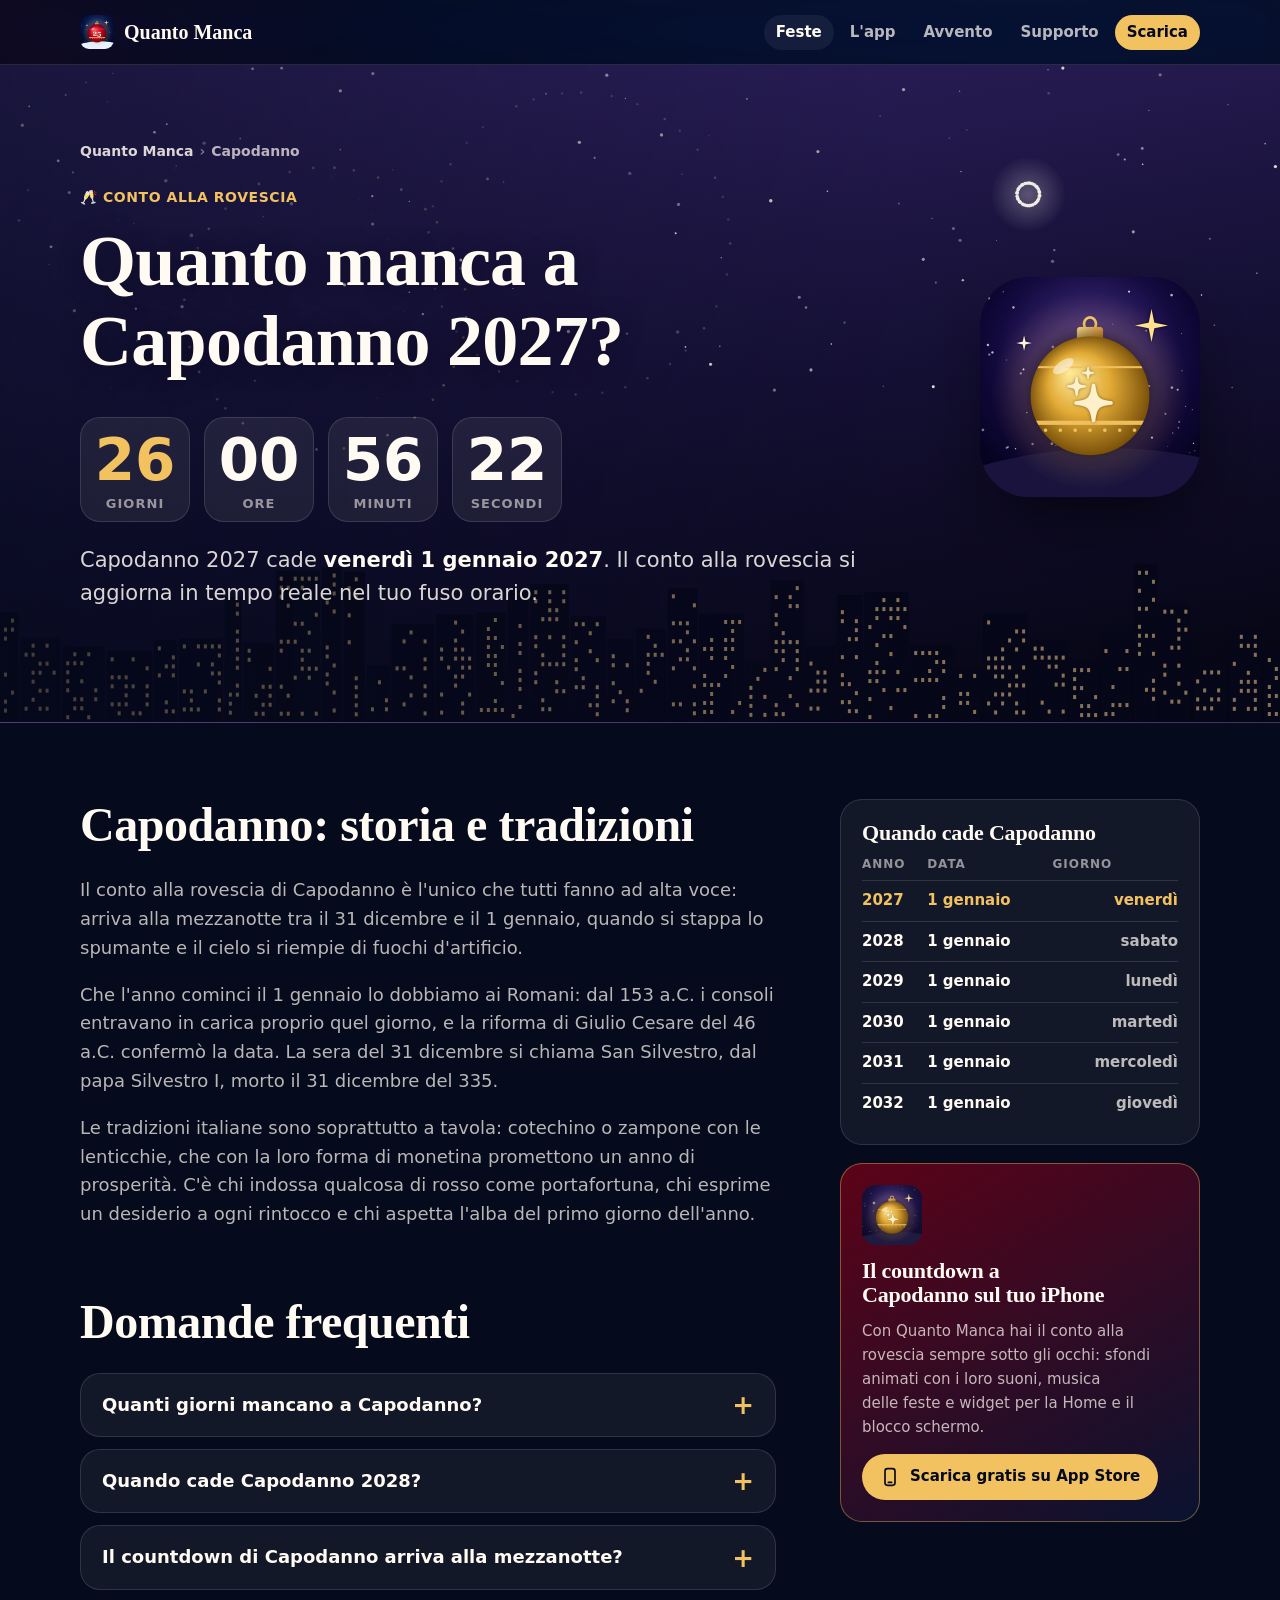
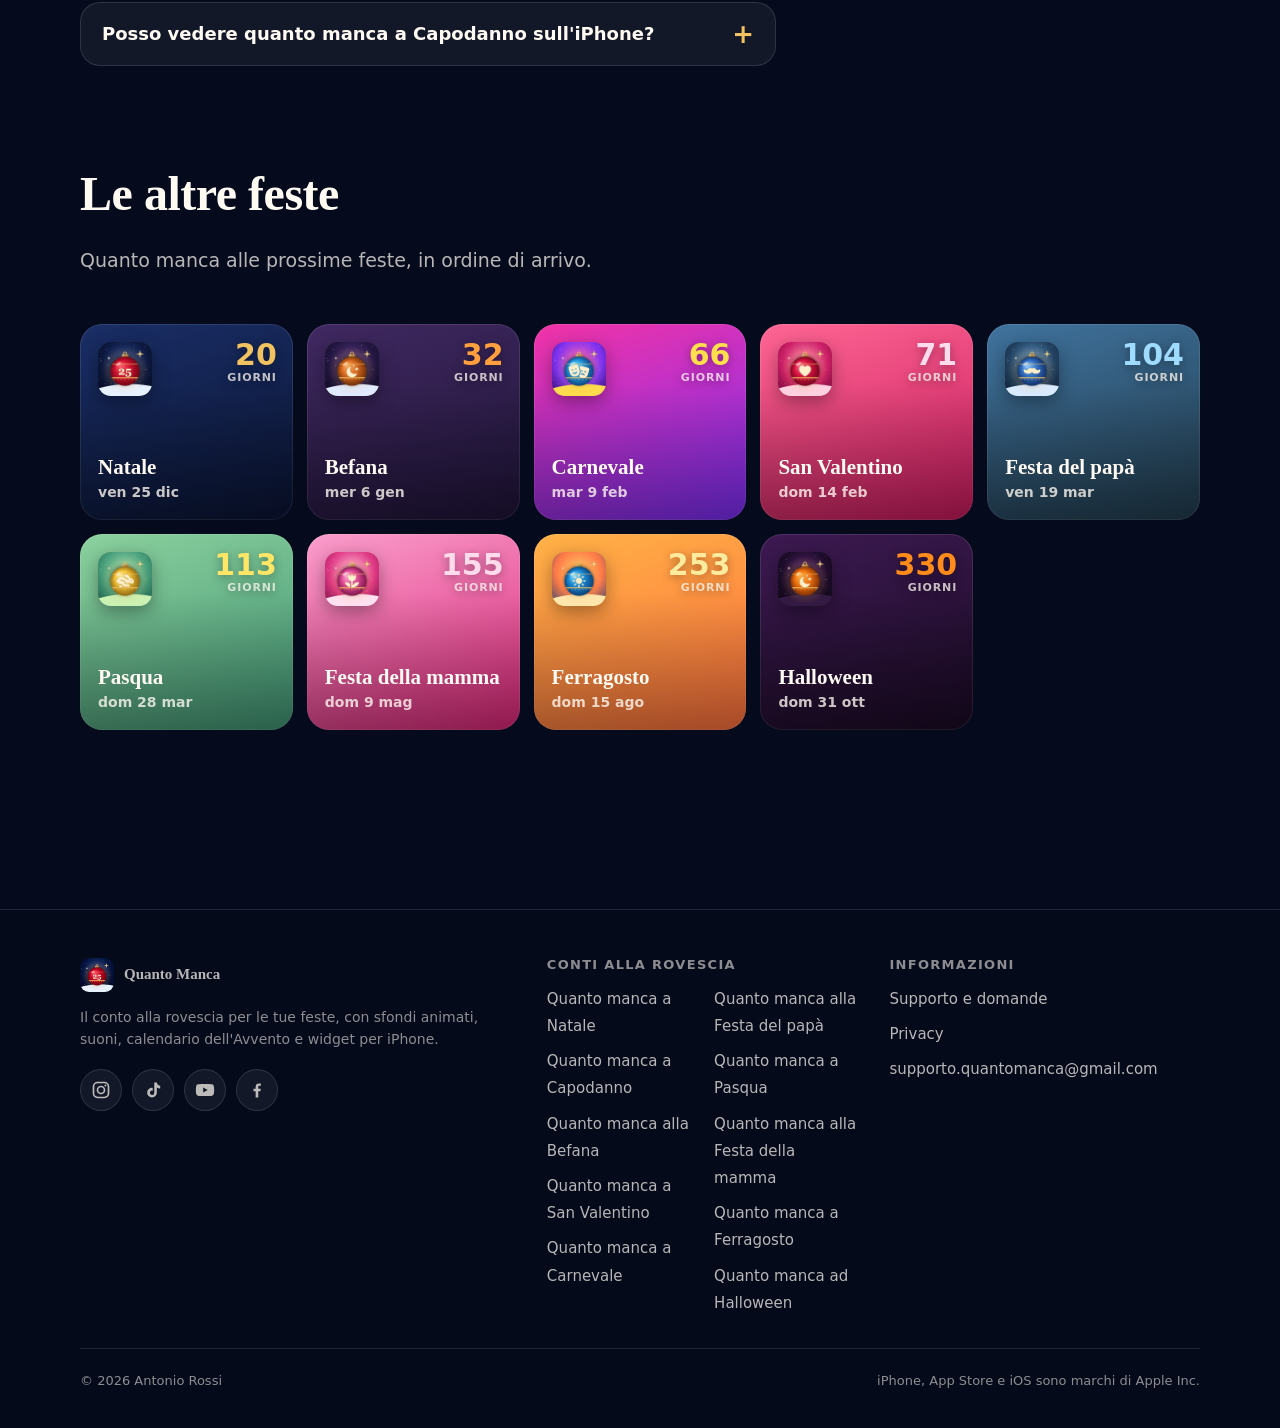
==== commit 6c38b698: "Aggiorna le date delle feste" ====
--- a/quanto-manca-a-capodanno/index.html
+++ b/quanto-manca-a-capodanno/index.html
@@ -111,63 +111,63 @@
 <div class="holiday-grid">
 <a class="holiday-card" href="/quanto-manca-a-natale/" style="--c1:#1A2E66;--c2:#0A1433;--c3:#050A1C;--accent:#F2C261" data-rule="fixed:12:25">
 <img src="/assets/icons/natale.png" alt="" width="54" height="54" loading="lazy">
-<span class="hc-days" data-days-to="fixed:12:25"><span data-n>30</span><small data-l>giorni</small></span>
+<span class="hc-days" data-days-to="fixed:12:25"><span data-n>29</span><small data-l>giorni</small></span>
 <span class="hc-name">Natale</span>
 <span class="hc-date" data-date-of="fixed:12:25">ven 25 dic</span>
 <span class="hc-badge" hidden>La prossima</span>
 </a>
 <a class="holiday-card" href="/quanto-manca-alla-befana/" style="--c1:#402961;--c2:#1F1438;--c3:#0A0814;--accent:#FF9E3D" data-rule="fixed:1:6">
 <img src="/assets/icons/befana.png" alt="" width="54" height="54" loading="lazy">
-<span class="hc-days" data-days-to="fixed:1:6"><span data-n>42</span><small data-l>giorni</small></span>
+<span class="hc-days" data-days-to="fixed:1:6"><span data-n>41</span><small data-l>giorni</small></span>
 <span class="hc-name">Befana</span>
 <span class="hc-date" data-date-of="fixed:1:6">mer 6 gen</span>
 <span class="hc-badge" hidden>La prossima</span>
 </a>
 <a class="holiday-card" href="/quanto-manca-a-carnevale/" style="--c1:#F233A6;--c2:#7A2EF7;--c3:#290A4C;--accent:#FFE04C" data-rule="easter:-47">
 <img src="/assets/icons/carnevale.png" alt="" width="54" height="54" loading="lazy">
-<span class="hc-days" data-days-to="easter:-47"><span data-n>76</span><small data-l>giorni</small></span>
+<span class="hc-days" data-days-to="easter:-47"><span data-n>75</span><small data-l>giorni</small></span>
 <span class="hc-name">Carnevale</span>
 <span class="hc-date" data-date-of="easter:-47">mar 9 feb</span>
 <span class="hc-badge" hidden>La prossima</span>
 </a>
 <a class="holiday-card" href="/quanto-manca-a-san-valentino/" style="--c1:#FF6694;--c2:#C71A5C;--c3:#5C082E;--accent:#FFDBEB" data-rule="fixed:2:14">
 <img src="/assets/icons/san-valentino.png" alt="" width="54" height="54" loading="lazy">
-<span class="hc-days" data-days-to="fixed:2:14"><span data-n>81</span><small data-l>giorni</small></span>
+<span class="hc-days" data-days-to="fixed:2:14"><span data-n>80</span><small data-l>giorni</small></span>
 <span class="hc-name">San Valentino</span>
 <span class="hc-date" data-date-of="fixed:2:14">dom 14 feb</span>
 <span class="hc-badge" hidden>La prossima</span>
 </a>
 <a class="holiday-card" href="/quanto-manca-alla-festa-del-papa/" style="--c1:#40739E;--c2:#213B4C;--c3:#0F1F29;--accent:#9EDBFF" data-rule="fixed:3:19">
 <img src="/assets/icons/festa-del-papa.png" alt="" width="54" height="54" loading="lazy">
-<span class="hc-days" data-days-to="fixed:3:19"><span data-n>114</span><small data-l>giorni</small></span>
+<span class="hc-days" data-days-to="fixed:3:19"><span data-n>113</span><small data-l>giorni</small></span>
 <span class="hc-name">Festa del papà</span>
 <span class="hc-date" data-date-of="fixed:3:19">ven 19 mar</span>
 <span class="hc-badge" hidden>La prossima</span>
 </a>
 <a class="holiday-card" href="/quanto-manca-a-pasqua/" style="--c1:#8CD19E;--c2:#409473;--c3:#144C3D;--accent:#FFE666" data-rule="easter:0">
 <img src="/assets/icons/pasqua.png" alt="" width="54" height="54" loading="lazy">
-<span class="hc-days" data-days-to="easter:0"><span data-n>123</span><small data-l>giorni</small></span>
+<span class="hc-days" data-days-to="easter:0"><span data-n>122</span><small data-l>giorni</small></span>
 <span class="hc-name">Pasqua</span>
 <span class="hc-date" data-date-of="easter:0">dom 28 mar</span>
 <span class="hc-badge" hidden>La prossima</span>
 </a>
 <a class="holiday-card" href="/quanto-manca-alla-festa-della-mamma/" style="--c1:#FA9ECC;--c2:#DB2678;--c3:#6B0F3B;--accent:#FFDBEB" data-rule="nth:5:6:2">
 <img src="/assets/icons/festa-della-mamma.png" alt="" width="54" height="54" loading="lazy">
-<span class="hc-days" data-days-to="nth:5:6:2"><span data-n>165</span><small data-l>giorni</small></span>
+<span class="hc-days" data-days-to="nth:5:6:2"><span data-n>164</span><small data-l>giorni</small></span>
 <span class="hc-name">Festa della mamma</span>
 <span class="hc-date" data-date-of="nth:5:6:2">dom 9 mag</span>
 <span class="hc-badge" hidden>La prossima</span>
 </a>
 <a class="holiday-card" href="/quanto-manca-a-ferragosto/" style="--c1:#FFB247;--c2:#FF703D;--c3:#1F3D73;--accent:#FFEB9E" data-rule="fixed:8:15">
 <img src="/assets/icons/ferragosto.png" alt="" width="54" height="54" loading="lazy">
-<span class="hc-days" data-days-to="fixed:8:15"><span data-n>263</span><small data-l>giorni</small></span>
+<span class="hc-days" data-days-to="fixed:8:15"><span data-n>262</span><small data-l>giorni</small></span>
 <span class="hc-name">Ferragosto</span>
 <span class="hc-date" data-date-of="fixed:8:15">dom 15 ago</span>
 <span class="hc-badge" hidden>La prossima</span>
 </a>
 <a class="holiday-card" href="/quanto-manca-ad-halloween/" style="--c1:#3D1A52;--c2:#1A0A24;--c3:#0A050F;--accent:#FF8C1A" data-rule="fixed:10:31">
 <img src="/assets/icons/halloween.png" alt="" width="54" height="54" loading="lazy">
-<span class="hc-days" data-days-to="fixed:10:31"><span data-n>340</span><small data-l>giorni</small></span>
+<span class="hc-days" data-days-to="fixed:10:31"><span data-n>339</span><small data-l>giorni</small></span>
 <span class="hc-name">Halloween</span>
 <span class="hc-date" data-date-of="fixed:10:31">dom 31 ott</span>
 <span class="hc-badge" hidden>La prossima</span>
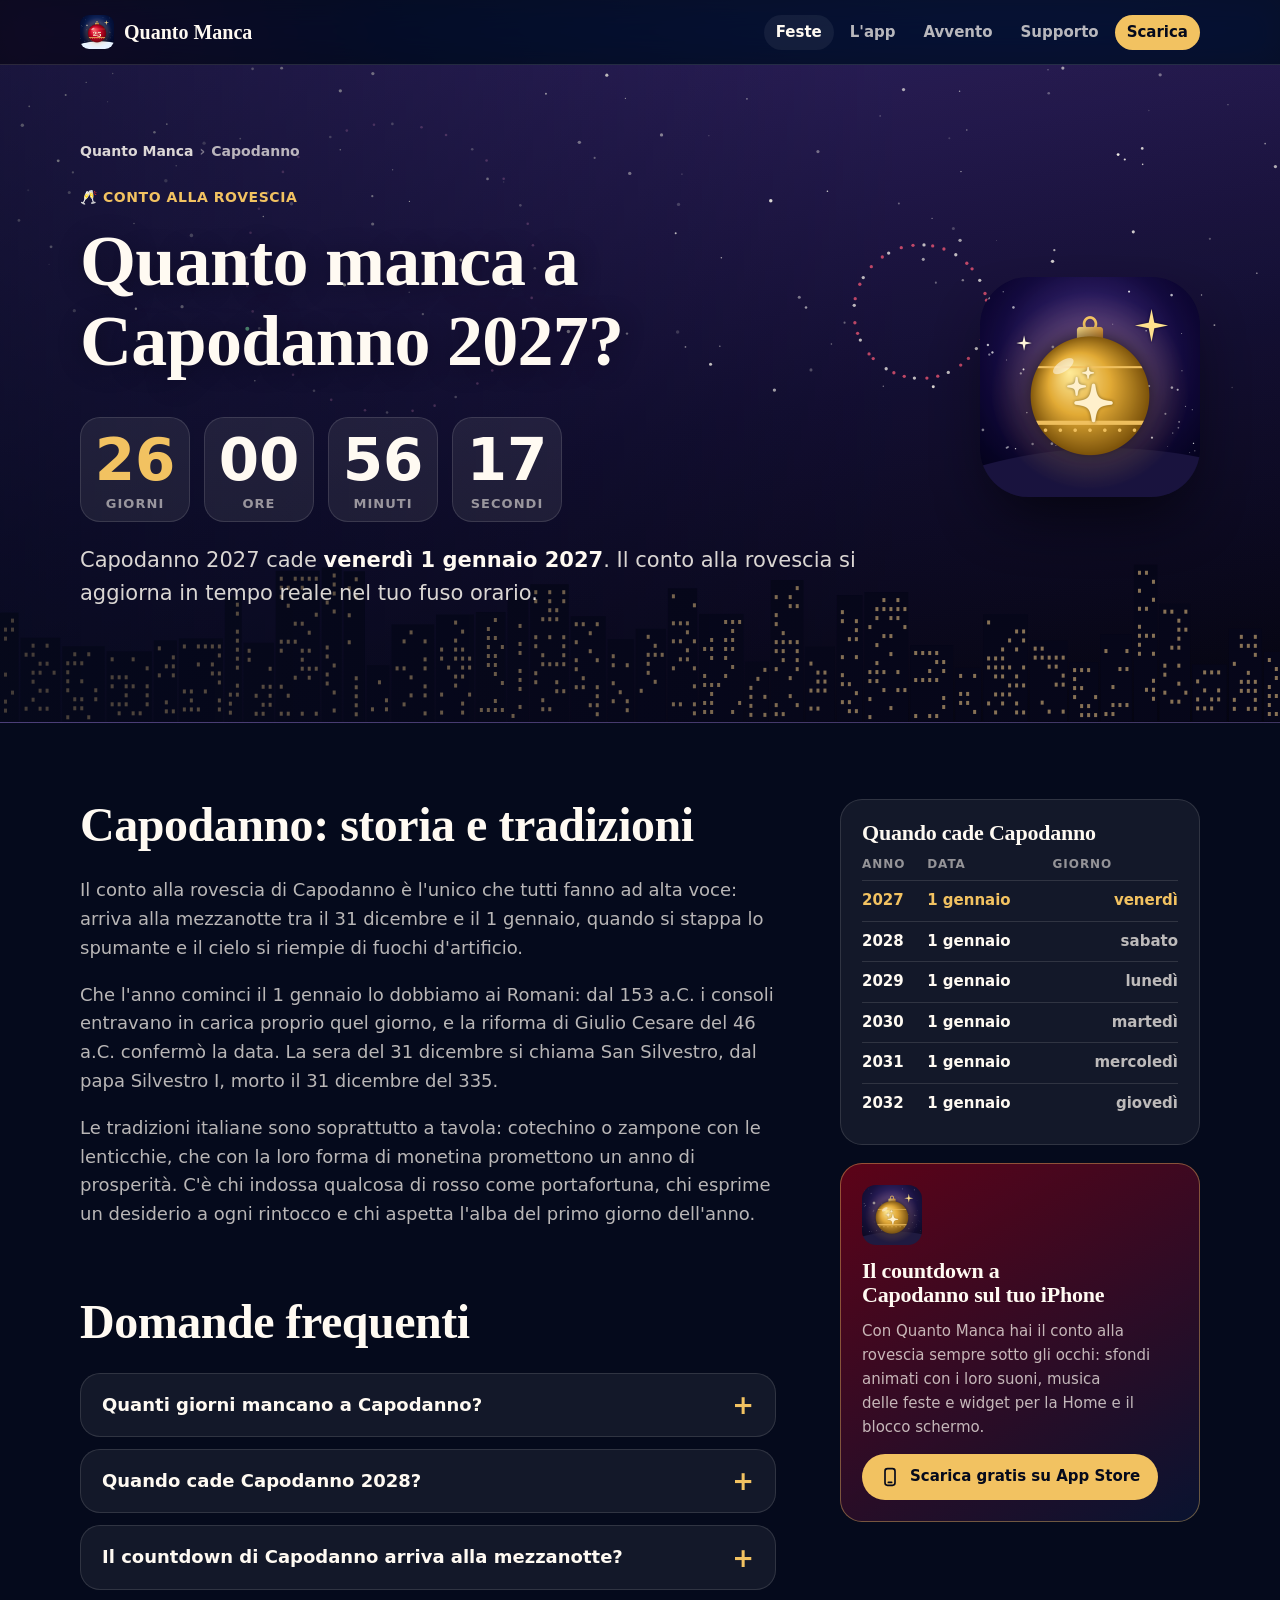
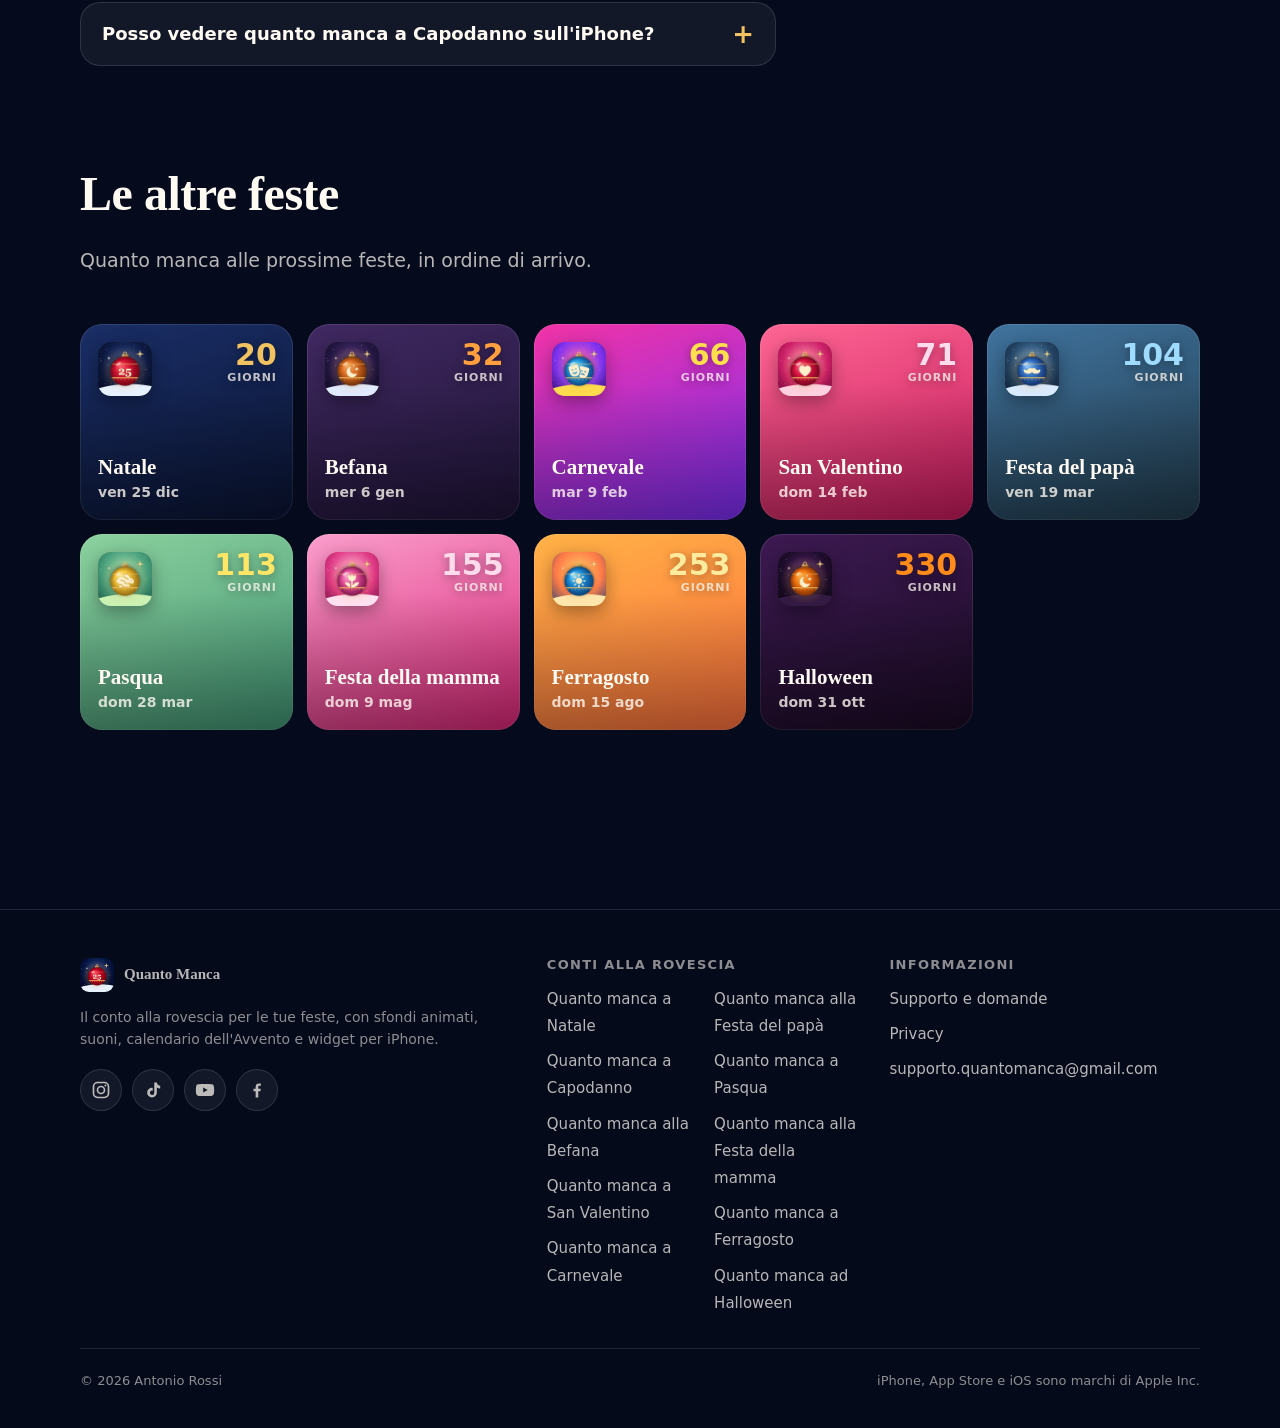
==== commit 53168836: "Aggiorna le date delle feste" ====
--- a/quanto-manca-a-capodanno/index.html
+++ b/quanto-manca-a-capodanno/index.html
@@ -111,63 +111,63 @@
 <div class="holiday-grid">
 <a class="holiday-card" href="/quanto-manca-a-natale/" style="--c1:#1A2E66;--c2:#0A1433;--c3:#050A1C;--accent:#F2C261" data-rule="fixed:12:25">
 <img src="/assets/icons/natale.png" alt="" width="54" height="54" loading="lazy">
-<span class="hc-days" data-days-to="fixed:12:25"><span data-n>29</span><small data-l>giorni</small></span>
+<span class="hc-days" data-days-to="fixed:12:25"><span data-n>28</span><small data-l>giorni</small></span>
 <span class="hc-name">Natale</span>
 <span class="hc-date" data-date-of="fixed:12:25">ven 25 dic</span>
 <span class="hc-badge" hidden>La prossima</span>
 </a>
 <a class="holiday-card" href="/quanto-manca-alla-befana/" style="--c1:#402961;--c2:#1F1438;--c3:#0A0814;--accent:#FF9E3D" data-rule="fixed:1:6">
 <img src="/assets/icons/befana.png" alt="" width="54" height="54" loading="lazy">
-<span class="hc-days" data-days-to="fixed:1:6"><span data-n>41</span><small data-l>giorni</small></span>
+<span class="hc-days" data-days-to="fixed:1:6"><span data-n>40</span><small data-l>giorni</small></span>
 <span class="hc-name">Befana</span>
 <span class="hc-date" data-date-of="fixed:1:6">mer 6 gen</span>
 <span class="hc-badge" hidden>La prossima</span>
 </a>
 <a class="holiday-card" href="/quanto-manca-a-carnevale/" style="--c1:#F233A6;--c2:#7A2EF7;--c3:#290A4C;--accent:#FFE04C" data-rule="easter:-47">
 <img src="/assets/icons/carnevale.png" alt="" width="54" height="54" loading="lazy">
-<span class="hc-days" data-days-to="easter:-47"><span data-n>75</span><small data-l>giorni</small></span>
+<span class="hc-days" data-days-to="easter:-47"><span data-n>74</span><small data-l>giorni</small></span>
 <span class="hc-name">Carnevale</span>
 <span class="hc-date" data-date-of="easter:-47">mar 9 feb</span>
 <span class="hc-badge" hidden>La prossima</span>
 </a>
 <a class="holiday-card" href="/quanto-manca-a-san-valentino/" style="--c1:#FF6694;--c2:#C71A5C;--c3:#5C082E;--accent:#FFDBEB" data-rule="fixed:2:14">
 <img src="/assets/icons/san-valentino.png" alt="" width="54" height="54" loading="lazy">
-<span class="hc-days" data-days-to="fixed:2:14"><span data-n>80</span><small data-l>giorni</small></span>
+<span class="hc-days" data-days-to="fixed:2:14"><span data-n>79</span><small data-l>giorni</small></span>
 <span class="hc-name">San Valentino</span>
 <span class="hc-date" data-date-of="fixed:2:14">dom 14 feb</span>
 <span class="hc-badge" hidden>La prossima</span>
 </a>
 <a class="holiday-card" href="/quanto-manca-alla-festa-del-papa/" style="--c1:#40739E;--c2:#213B4C;--c3:#0F1F29;--accent:#9EDBFF" data-rule="fixed:3:19">
 <img src="/assets/icons/festa-del-papa.png" alt="" width="54" height="54" loading="lazy">
-<span class="hc-days" data-days-to="fixed:3:19"><span data-n>113</span><small data-l>giorni</small></span>
+<span class="hc-days" data-days-to="fixed:3:19"><span data-n>112</span><small data-l>giorni</small></span>
 <span class="hc-name">Festa del papà</span>
 <span class="hc-date" data-date-of="fixed:3:19">ven 19 mar</span>
 <span class="hc-badge" hidden>La prossima</span>
 </a>
 <a class="holiday-card" href="/quanto-manca-a-pasqua/" style="--c1:#8CD19E;--c2:#409473;--c3:#144C3D;--accent:#FFE666" data-rule="easter:0">
 <img src="/assets/icons/pasqua.png" alt="" width="54" height="54" loading="lazy">
-<span class="hc-days" data-days-to="easter:0"><span data-n>122</span><small data-l>giorni</small></span>
+<span class="hc-days" data-days-to="easter:0"><span data-n>121</span><small data-l>giorni</small></span>
 <span class="hc-name">Pasqua</span>
 <span class="hc-date" data-date-of="easter:0">dom 28 mar</span>
 <span class="hc-badge" hidden>La prossima</span>
 </a>
 <a class="holiday-card" href="/quanto-manca-alla-festa-della-mamma/" style="--c1:#FA9ECC;--c2:#DB2678;--c3:#6B0F3B;--accent:#FFDBEB" data-rule="nth:5:6:2">
 <img src="/assets/icons/festa-della-mamma.png" alt="" width="54" height="54" loading="lazy">
-<span class="hc-days" data-days-to="nth:5:6:2"><span data-n>164</span><small data-l>giorni</small></span>
+<span class="hc-days" data-days-to="nth:5:6:2"><span data-n>163</span><small data-l>giorni</small></span>
 <span class="hc-name">Festa della mamma</span>
 <span class="hc-date" data-date-of="nth:5:6:2">dom 9 mag</span>
 <span class="hc-badge" hidden>La prossima</span>
 </a>
 <a class="holiday-card" href="/quanto-manca-a-ferragosto/" style="--c1:#FFB247;--c2:#FF703D;--c3:#1F3D73;--accent:#FFEB9E" data-rule="fixed:8:15">
 <img src="/assets/icons/ferragosto.png" alt="" width="54" height="54" loading="lazy">
-<span class="hc-days" data-days-to="fixed:8:15"><span data-n>262</span><small data-l>giorni</small></span>
+<span class="hc-days" data-days-to="fixed:8:15"><span data-n>261</span><small data-l>giorni</small></span>
 <span class="hc-name">Ferragosto</span>
 <span class="hc-date" data-date-of="fixed:8:15">dom 15 ago</span>
 <span class="hc-badge" hidden>La prossima</span>
 </a>
 <a class="holiday-card" href="/quanto-manca-ad-halloween/" style="--c1:#3D1A52;--c2:#1A0A24;--c3:#0A050F;--accent:#FF8C1A" data-rule="fixed:10:31">
 <img src="/assets/icons/halloween.png" alt="" width="54" height="54" loading="lazy">
-<span class="hc-days" data-days-to="fixed:10:31"><span data-n>339</span><small data-l>giorni</small></span>
+<span class="hc-days" data-days-to="fixed:10:31"><span data-n>338</span><small data-l>giorni</small></span>
 <span class="hc-name">Halloween</span>
 <span class="hc-date" data-date-of="fixed:10:31">dom 31 ott</span>
 <span class="hc-badge" hidden>La prossima</span>
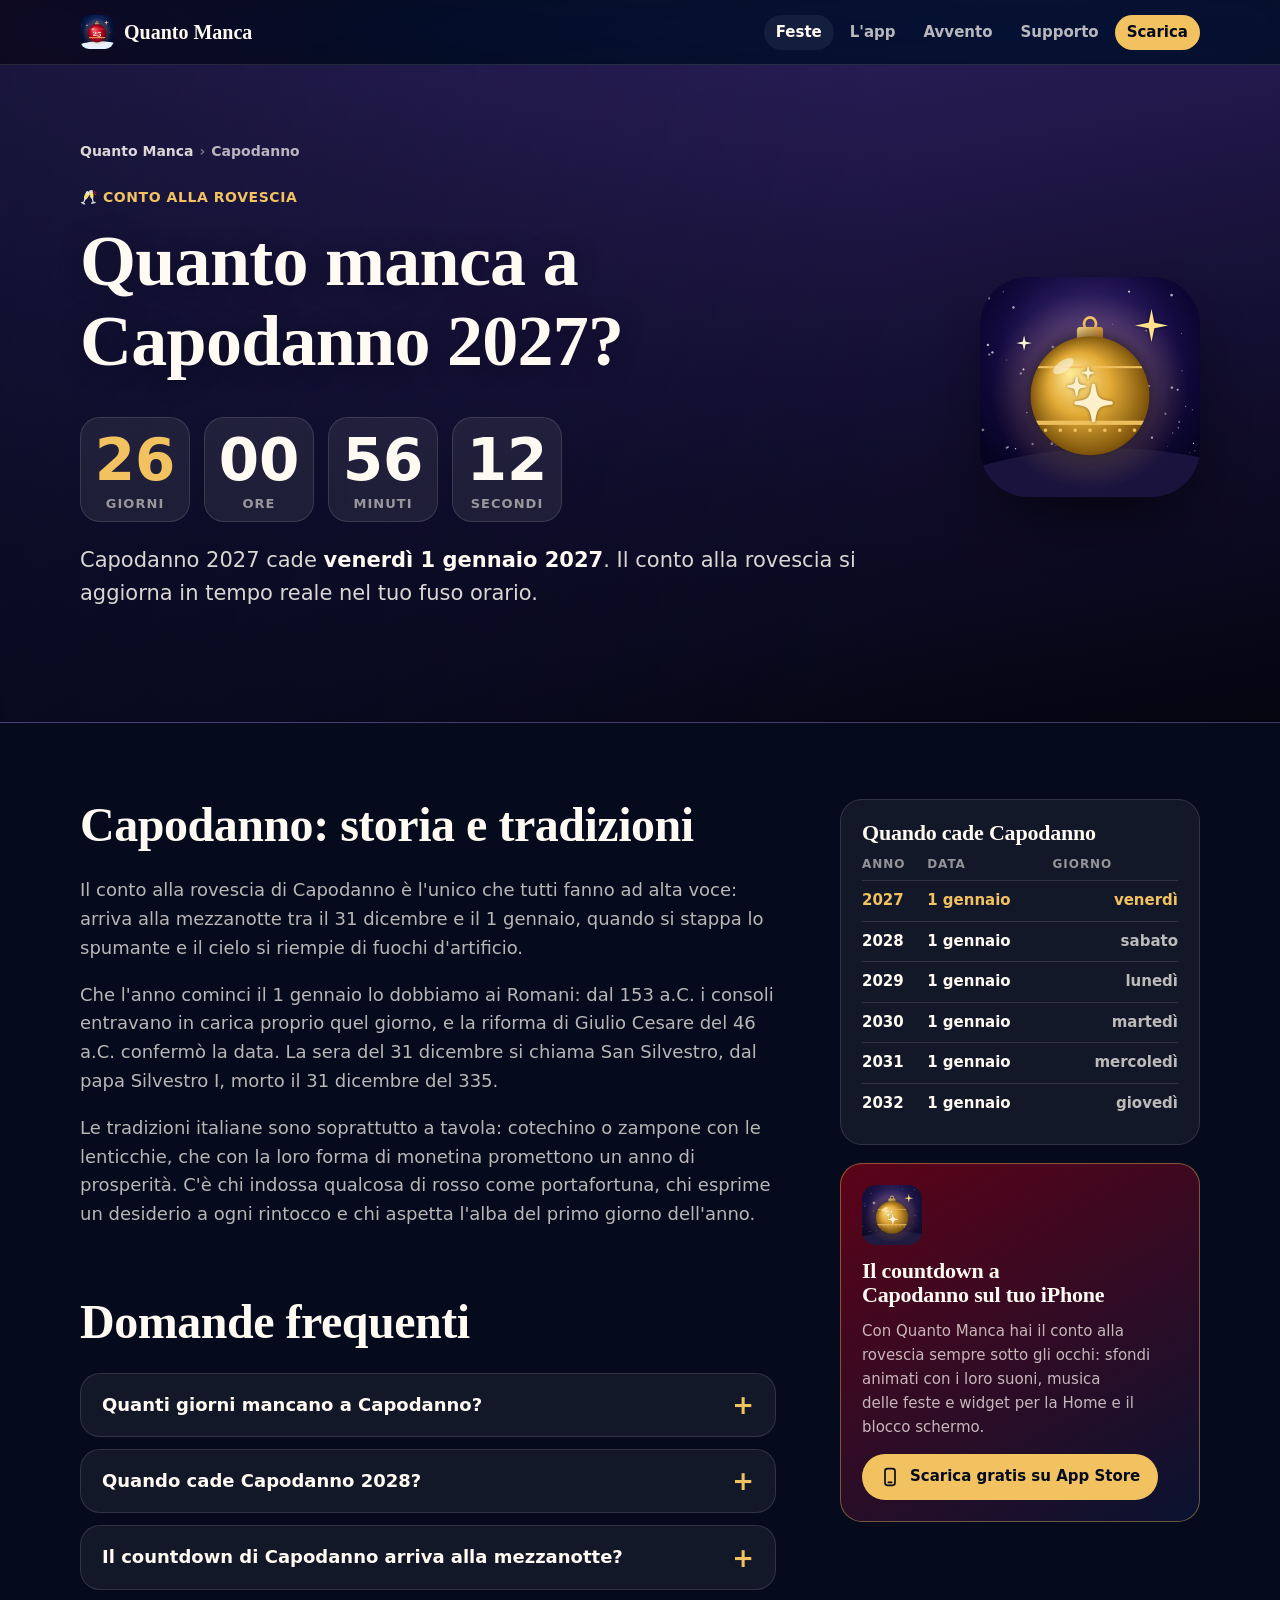
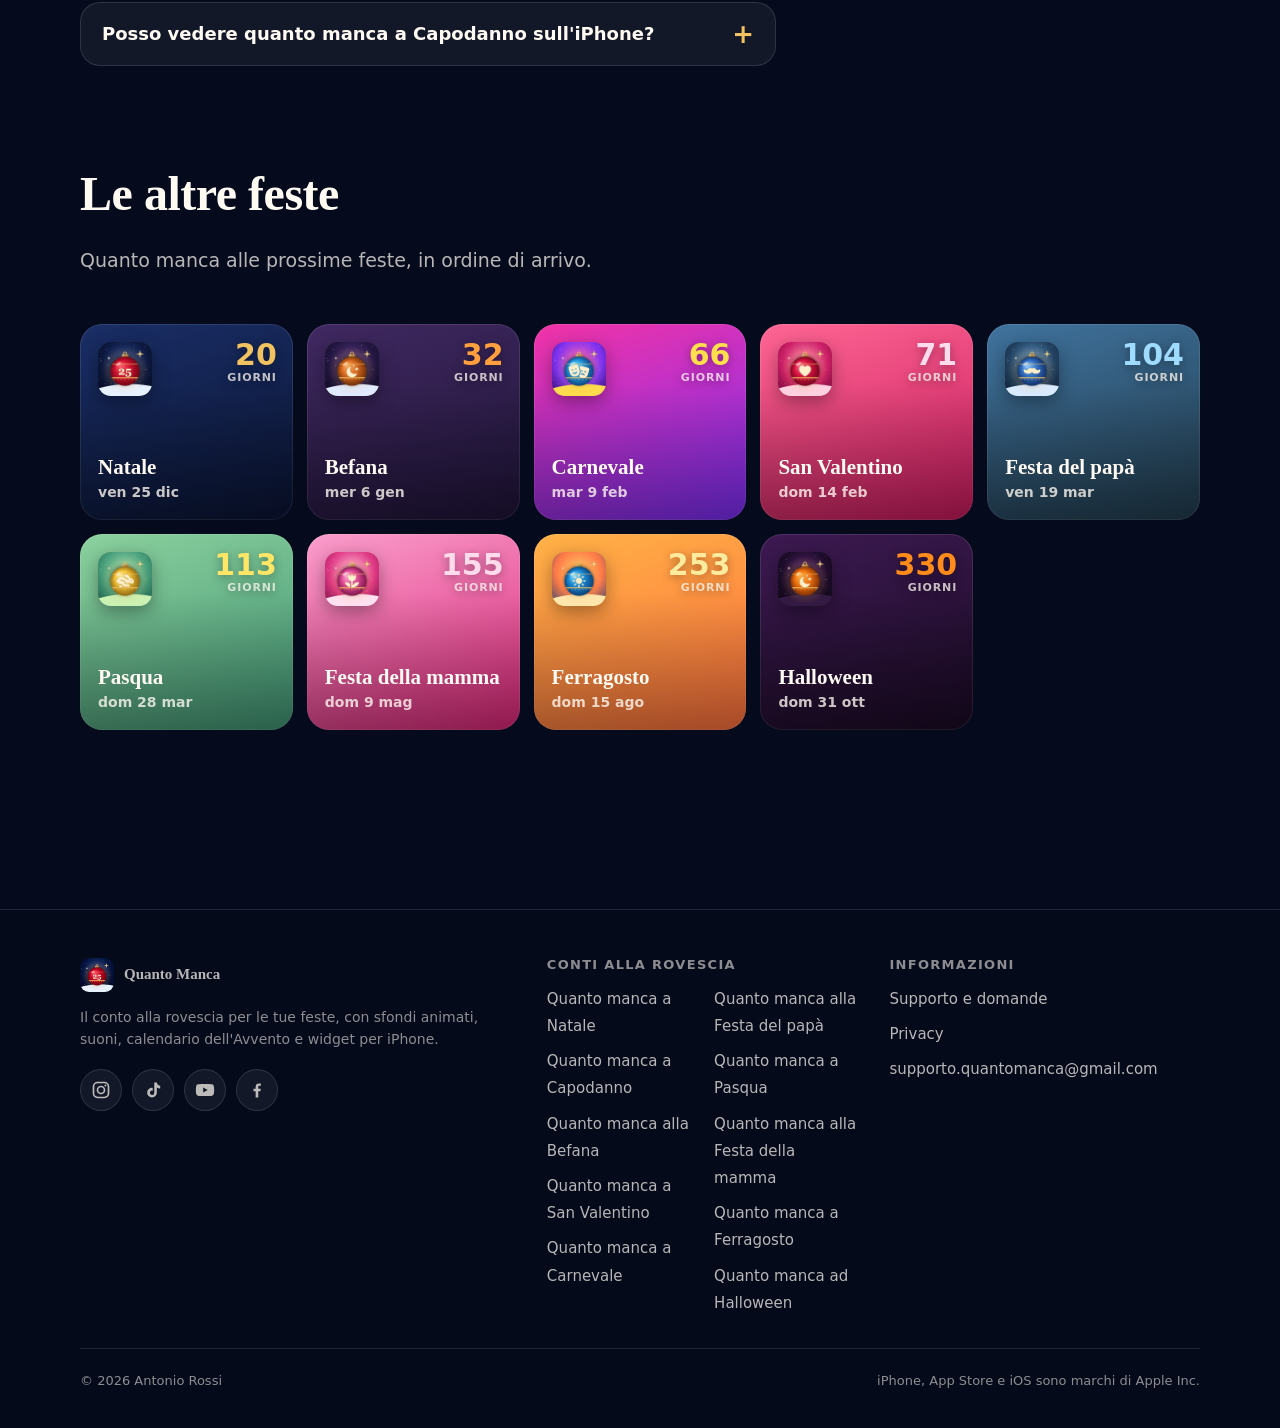
==== commit 98ae9027: "Aggiorna le date delle feste" ====
--- a/quanto-manca-a-capodanno/index.html
+++ b/quanto-manca-a-capodanno/index.html
@@ -111,63 +111,63 @@
 <div class="holiday-grid">
 <a class="holiday-card" href="/quanto-manca-a-natale/" style="--c1:#1A2E66;--c2:#0A1433;--c3:#050A1C;--accent:#F2C261" data-rule="fixed:12:25">
 <img src="/assets/icons/natale.png" alt="" width="54" height="54" loading="lazy">
-<span class="hc-days" data-days-to="fixed:12:25"><span data-n>28</span><small data-l>giorni</small></span>
+<span class="hc-days" data-days-to="fixed:12:25"><span data-n>27</span><small data-l>giorni</small></span>
 <span class="hc-name">Natale</span>
 <span class="hc-date" data-date-of="fixed:12:25">ven 25 dic</span>
 <span class="hc-badge" hidden>La prossima</span>
 </a>
 <a class="holiday-card" href="/quanto-manca-alla-befana/" style="--c1:#402961;--c2:#1F1438;--c3:#0A0814;--accent:#FF9E3D" data-rule="fixed:1:6">
 <img src="/assets/icons/befana.png" alt="" width="54" height="54" loading="lazy">
-<span class="hc-days" data-days-to="fixed:1:6"><span data-n>40</span><small data-l>giorni</small></span>
+<span class="hc-days" data-days-to="fixed:1:6"><span data-n>39</span><small data-l>giorni</small></span>
 <span class="hc-name">Befana</span>
 <span class="hc-date" data-date-of="fixed:1:6">mer 6 gen</span>
 <span class="hc-badge" hidden>La prossima</span>
 </a>
 <a class="holiday-card" href="/quanto-manca-a-carnevale/" style="--c1:#F233A6;--c2:#7A2EF7;--c3:#290A4C;--accent:#FFE04C" data-rule="easter:-47">
 <img src="/assets/icons/carnevale.png" alt="" width="54" height="54" loading="lazy">
-<span class="hc-days" data-days-to="easter:-47"><span data-n>74</span><small data-l>giorni</small></span>
+<span class="hc-days" data-days-to="easter:-47"><span data-n>73</span><small data-l>giorni</small></span>
 <span class="hc-name">Carnevale</span>
 <span class="hc-date" data-date-of="easter:-47">mar 9 feb</span>
 <span class="hc-badge" hidden>La prossima</span>
 </a>
 <a class="holiday-card" href="/quanto-manca-a-san-valentino/" style="--c1:#FF6694;--c2:#C71A5C;--c3:#5C082E;--accent:#FFDBEB" data-rule="fixed:2:14">
 <img src="/assets/icons/san-valentino.png" alt="" width="54" height="54" loading="lazy">
-<span class="hc-days" data-days-to="fixed:2:14"><span data-n>79</span><small data-l>giorni</small></span>
+<span class="hc-days" data-days-to="fixed:2:14"><span data-n>78</span><small data-l>giorni</small></span>
 <span class="hc-name">San Valentino</span>
 <span class="hc-date" data-date-of="fixed:2:14">dom 14 feb</span>
 <span class="hc-badge" hidden>La prossima</span>
 </a>
 <a class="holiday-card" href="/quanto-manca-alla-festa-del-papa/" style="--c1:#40739E;--c2:#213B4C;--c3:#0F1F29;--accent:#9EDBFF" data-rule="fixed:3:19">
 <img src="/assets/icons/festa-del-papa.png" alt="" width="54" height="54" loading="lazy">
-<span class="hc-days" data-days-to="fixed:3:19"><span data-n>112</span><small data-l>giorni</small></span>
+<span class="hc-days" data-days-to="fixed:3:19"><span data-n>111</span><small data-l>giorni</small></span>
 <span class="hc-name">Festa del papà</span>
 <span class="hc-date" data-date-of="fixed:3:19">ven 19 mar</span>
 <span class="hc-badge" hidden>La prossima</span>
 </a>
 <a class="holiday-card" href="/quanto-manca-a-pasqua/" style="--c1:#8CD19E;--c2:#409473;--c3:#144C3D;--accent:#FFE666" data-rule="easter:0">
 <img src="/assets/icons/pasqua.png" alt="" width="54" height="54" loading="lazy">
-<span class="hc-days" data-days-to="easter:0"><span data-n>121</span><small data-l>giorni</small></span>
+<span class="hc-days" data-days-to="easter:0"><span data-n>120</span><small data-l>giorni</small></span>
 <span class="hc-name">Pasqua</span>
 <span class="hc-date" data-date-of="easter:0">dom 28 mar</span>
 <span class="hc-badge" hidden>La prossima</span>
 </a>
 <a class="holiday-card" href="/quanto-manca-alla-festa-della-mamma/" style="--c1:#FA9ECC;--c2:#DB2678;--c3:#6B0F3B;--accent:#FFDBEB" data-rule="nth:5:6:2">
 <img src="/assets/icons/festa-della-mamma.png" alt="" width="54" height="54" loading="lazy">
-<span class="hc-days" data-days-to="nth:5:6:2"><span data-n>163</span><small data-l>giorni</small></span>
+<span class="hc-days" data-days-to="nth:5:6:2"><span data-n>162</span><small data-l>giorni</small></span>
 <span class="hc-name">Festa della mamma</span>
 <span class="hc-date" data-date-of="nth:5:6:2">dom 9 mag</span>
 <span class="hc-badge" hidden>La prossima</span>
 </a>
 <a class="holiday-card" href="/quanto-manca-a-ferragosto/" style="--c1:#FFB247;--c2:#FF703D;--c3:#1F3D73;--accent:#FFEB9E" data-rule="fixed:8:15">
 <img src="/assets/icons/ferragosto.png" alt="" width="54" height="54" loading="lazy">
-<span class="hc-days" data-days-to="fixed:8:15"><span data-n>261</span><small data-l>giorni</small></span>
+<span class="hc-days" data-days-to="fixed:8:15"><span data-n>260</span><small data-l>giorni</small></span>
 <span class="hc-name">Ferragosto</span>
 <span class="hc-date" data-date-of="fixed:8:15">dom 15 ago</span>
 <span class="hc-badge" hidden>La prossima</span>
 </a>
 <a class="holiday-card" href="/quanto-manca-ad-halloween/" style="--c1:#3D1A52;--c2:#1A0A24;--c3:#0A050F;--accent:#FF8C1A" data-rule="fixed:10:31">
 <img src="/assets/icons/halloween.png" alt="" width="54" height="54" loading="lazy">
-<span class="hc-days" data-days-to="fixed:10:31"><span data-n>338</span><small data-l>giorni</small></span>
+<span class="hc-days" data-days-to="fixed:10:31"><span data-n>337</span><small data-l>giorni</small></span>
 <span class="hc-name">Halloween</span>
 <span class="hc-date" data-date-of="fixed:10:31">dom 31 ott</span>
 <span class="hc-badge" hidden>La prossima</span>
